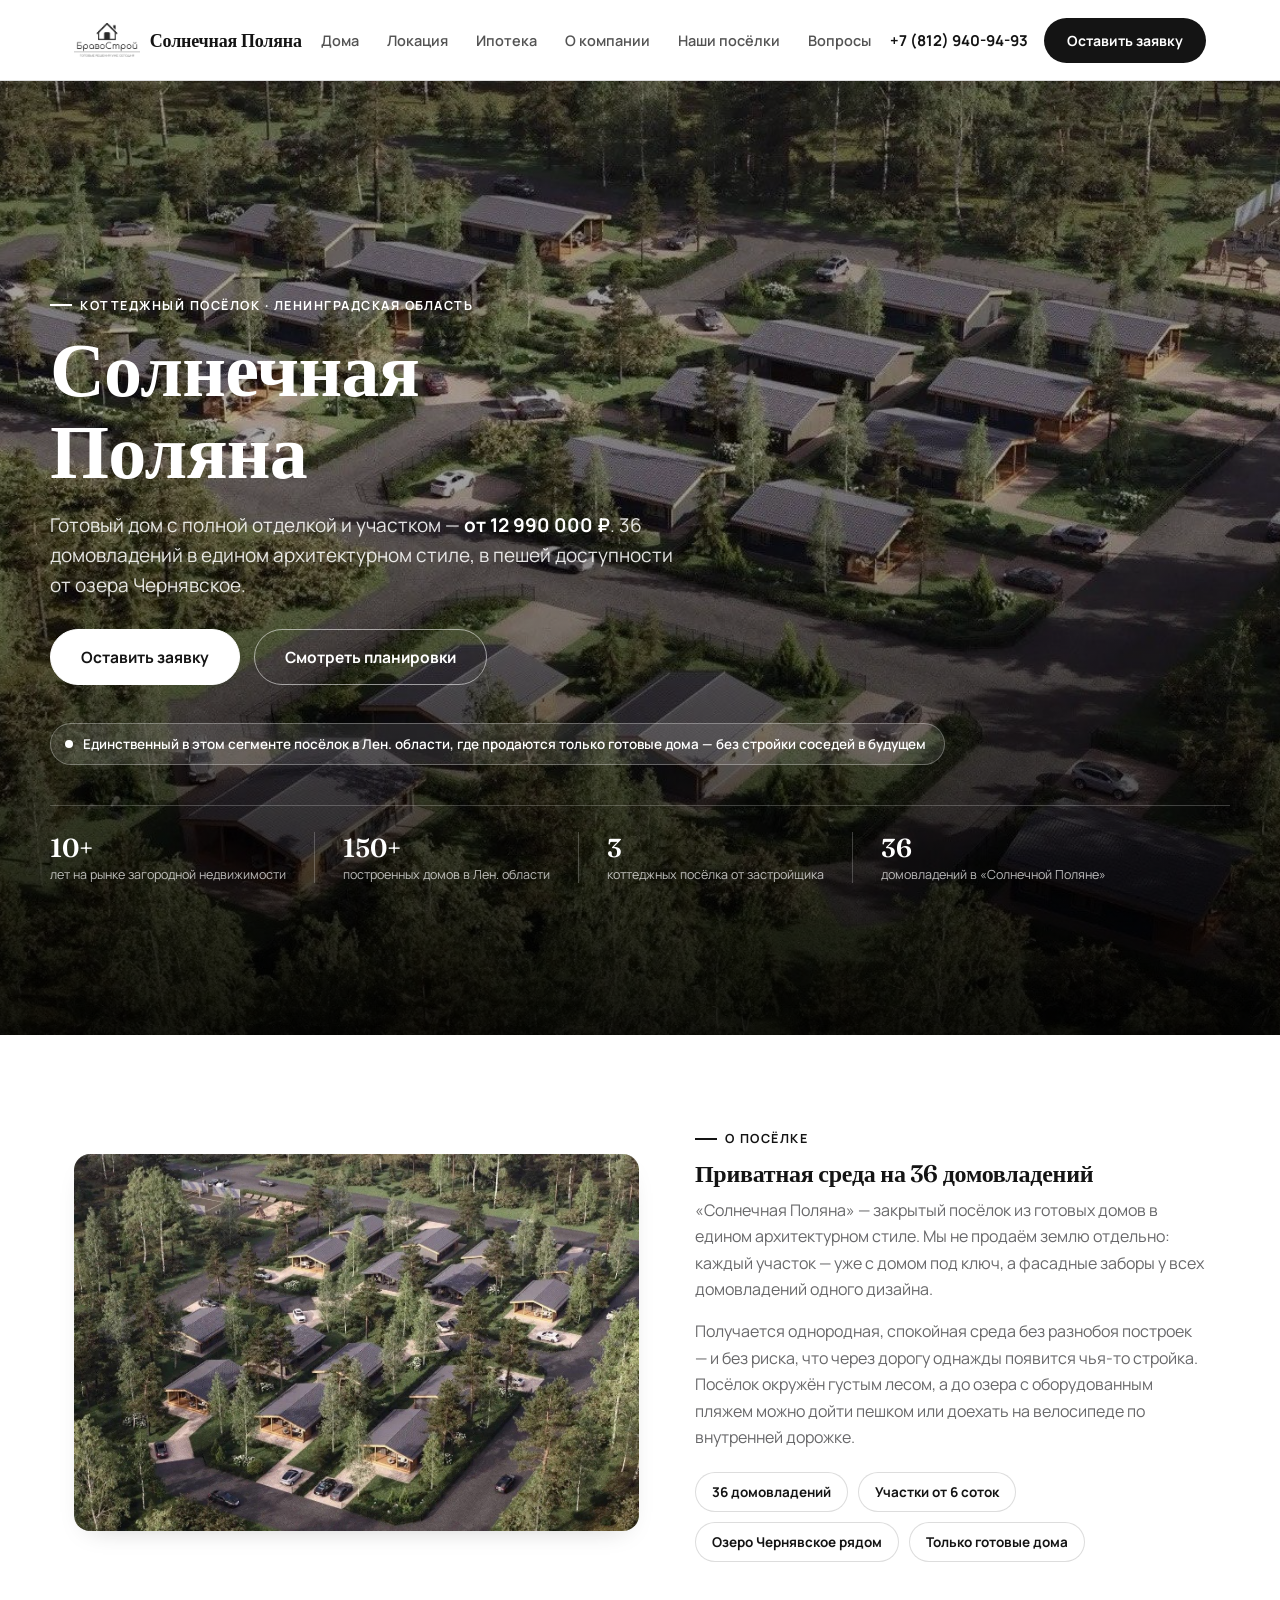
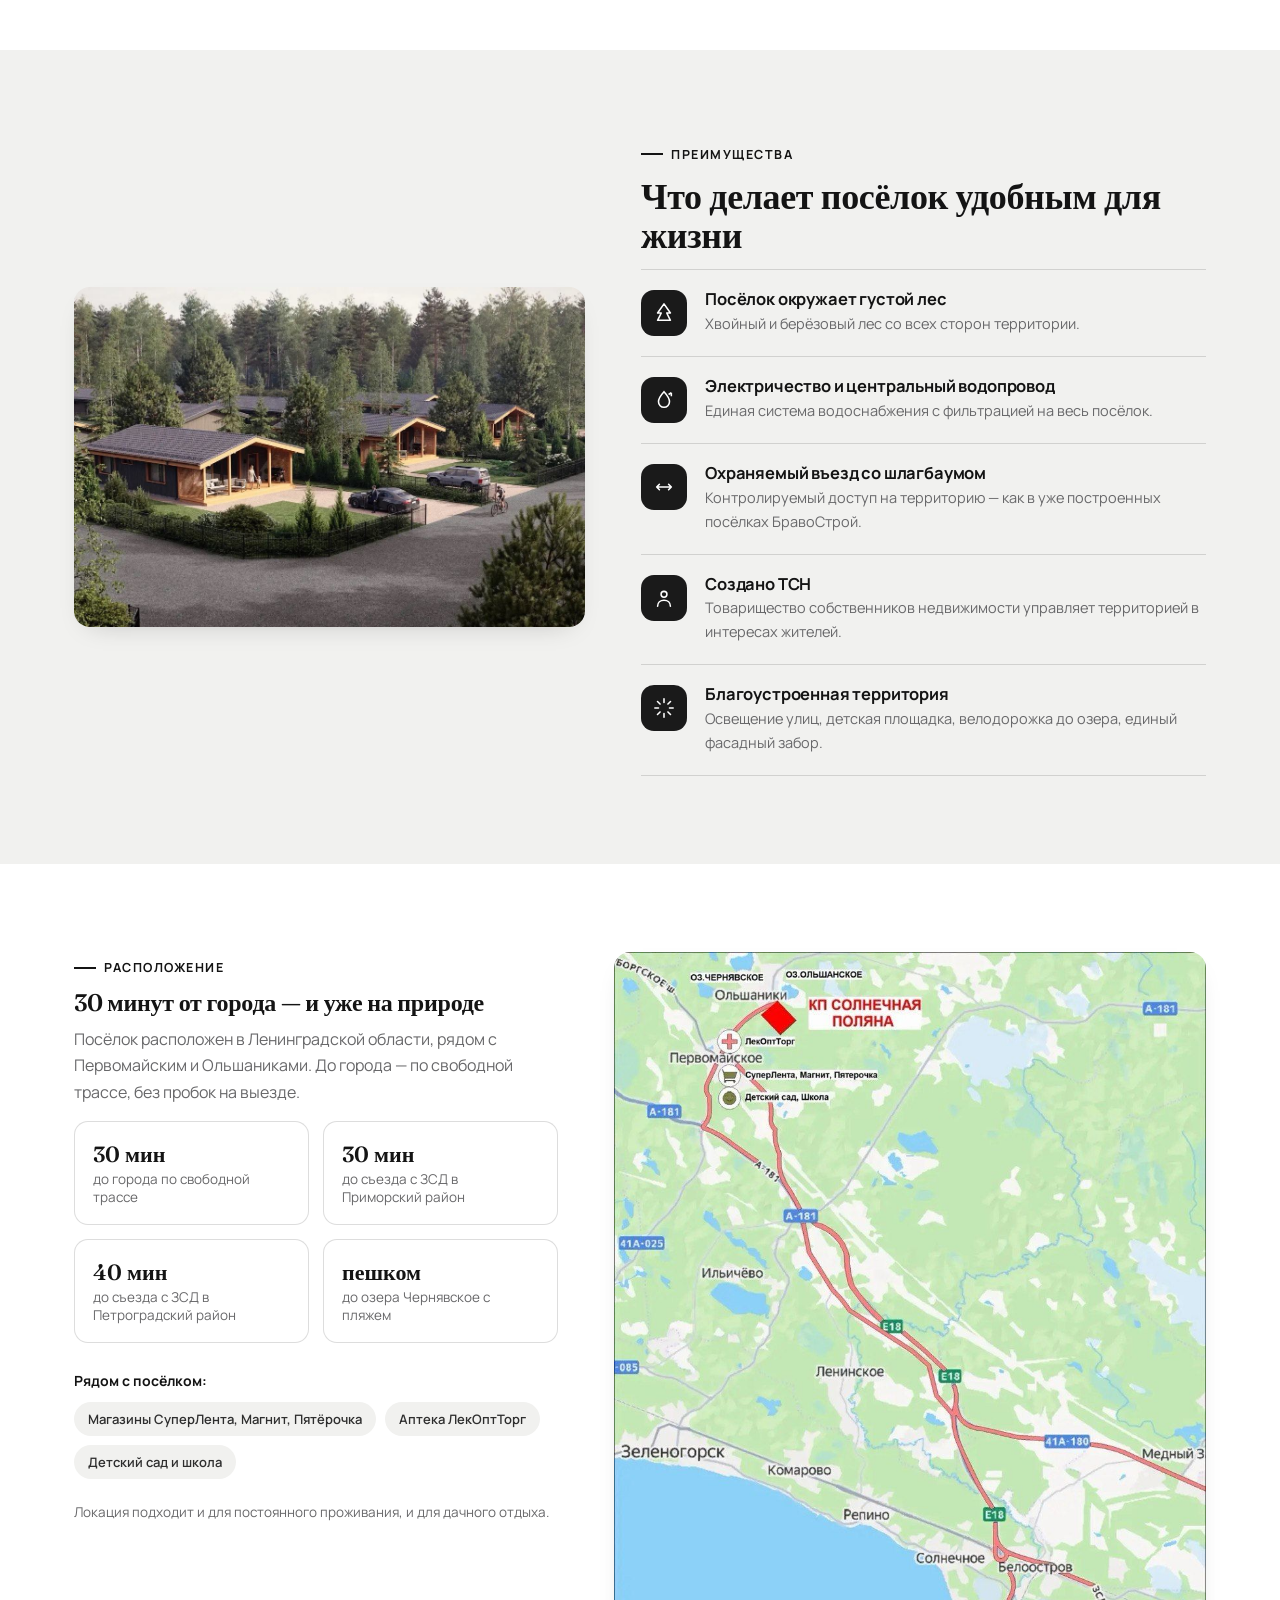
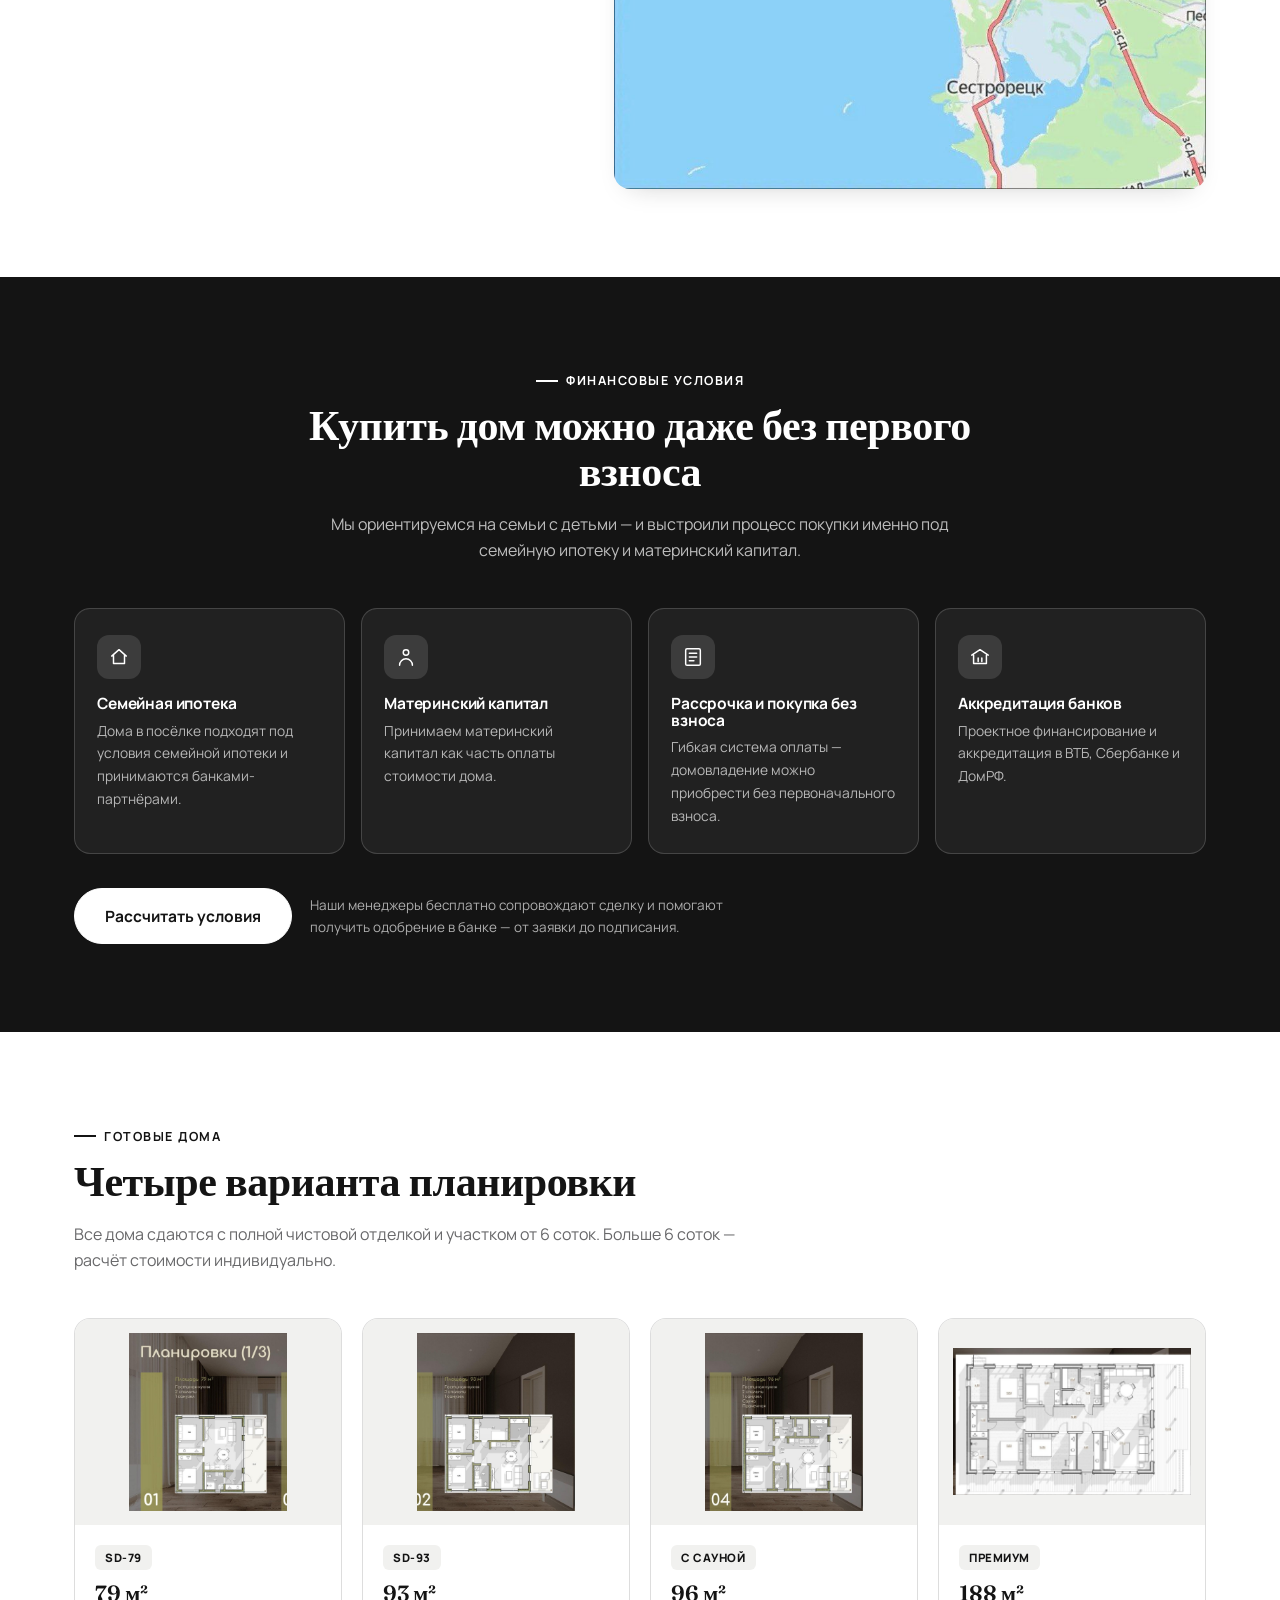
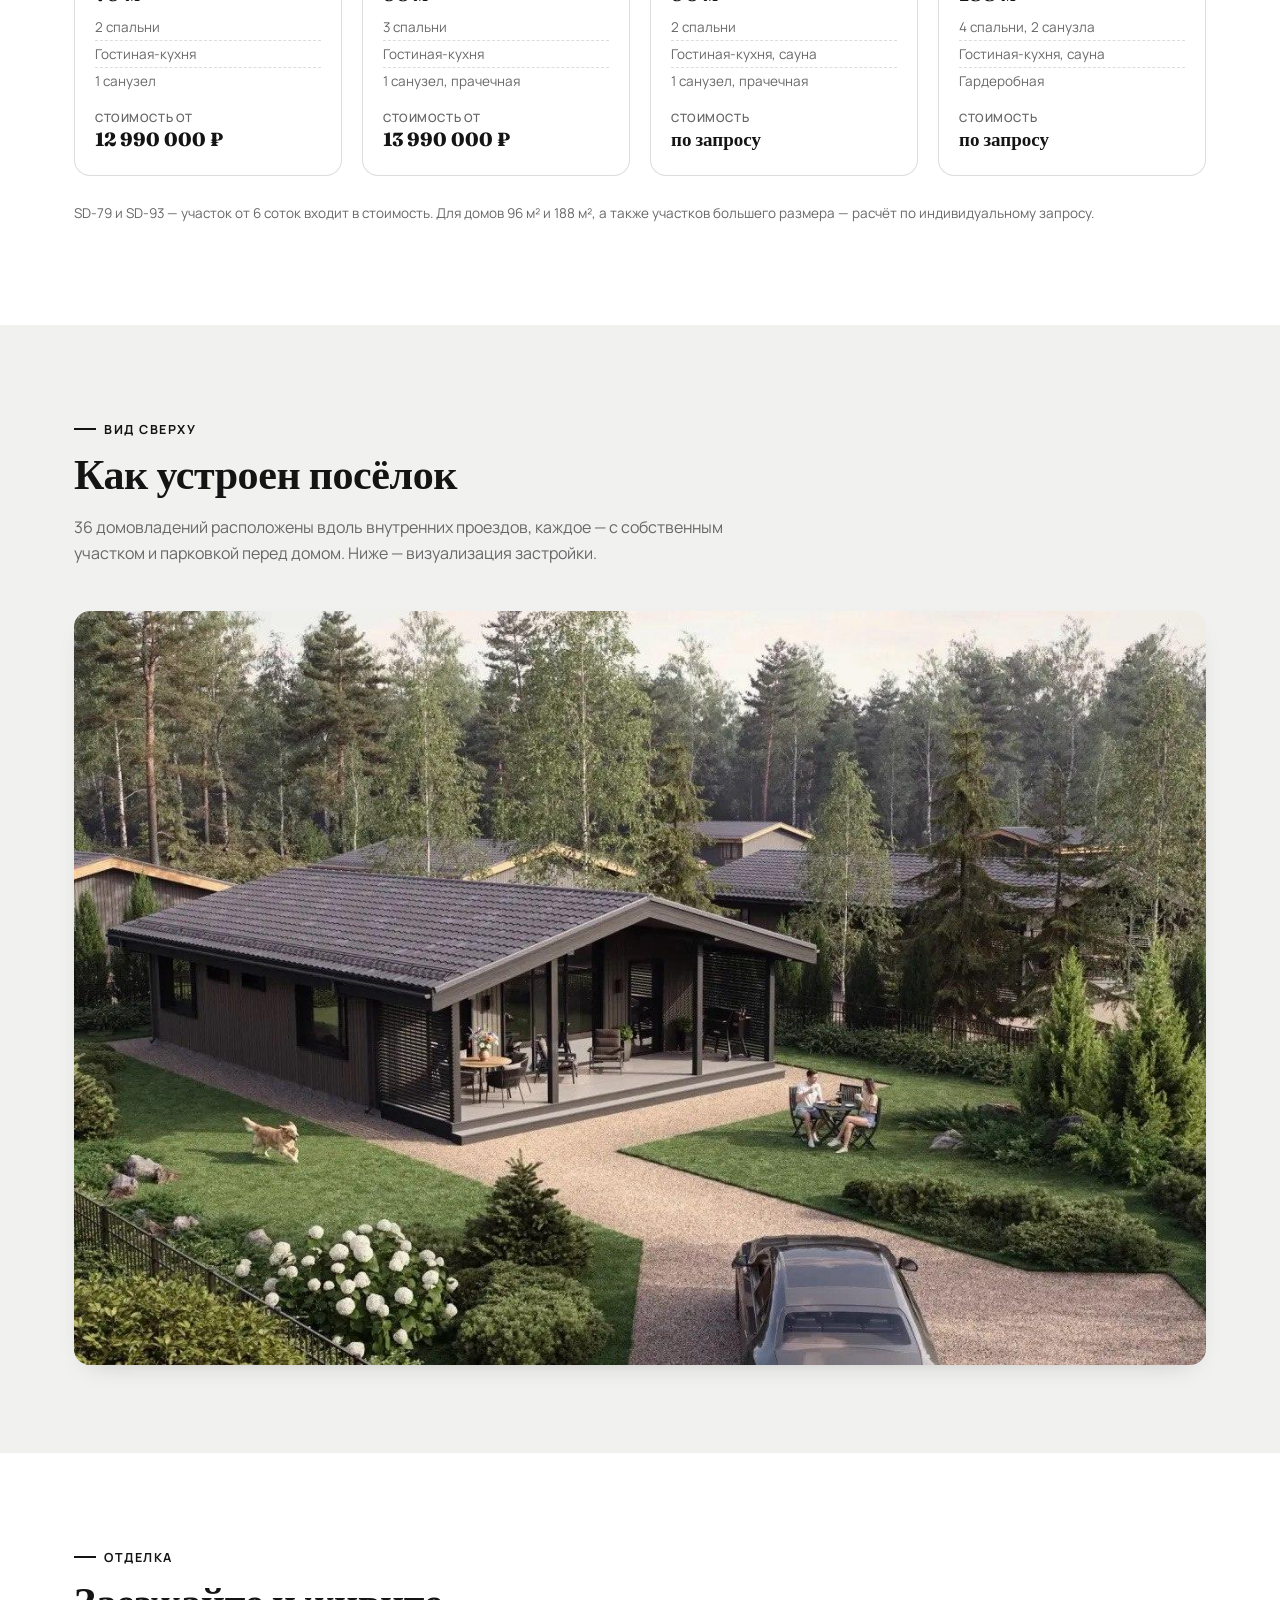
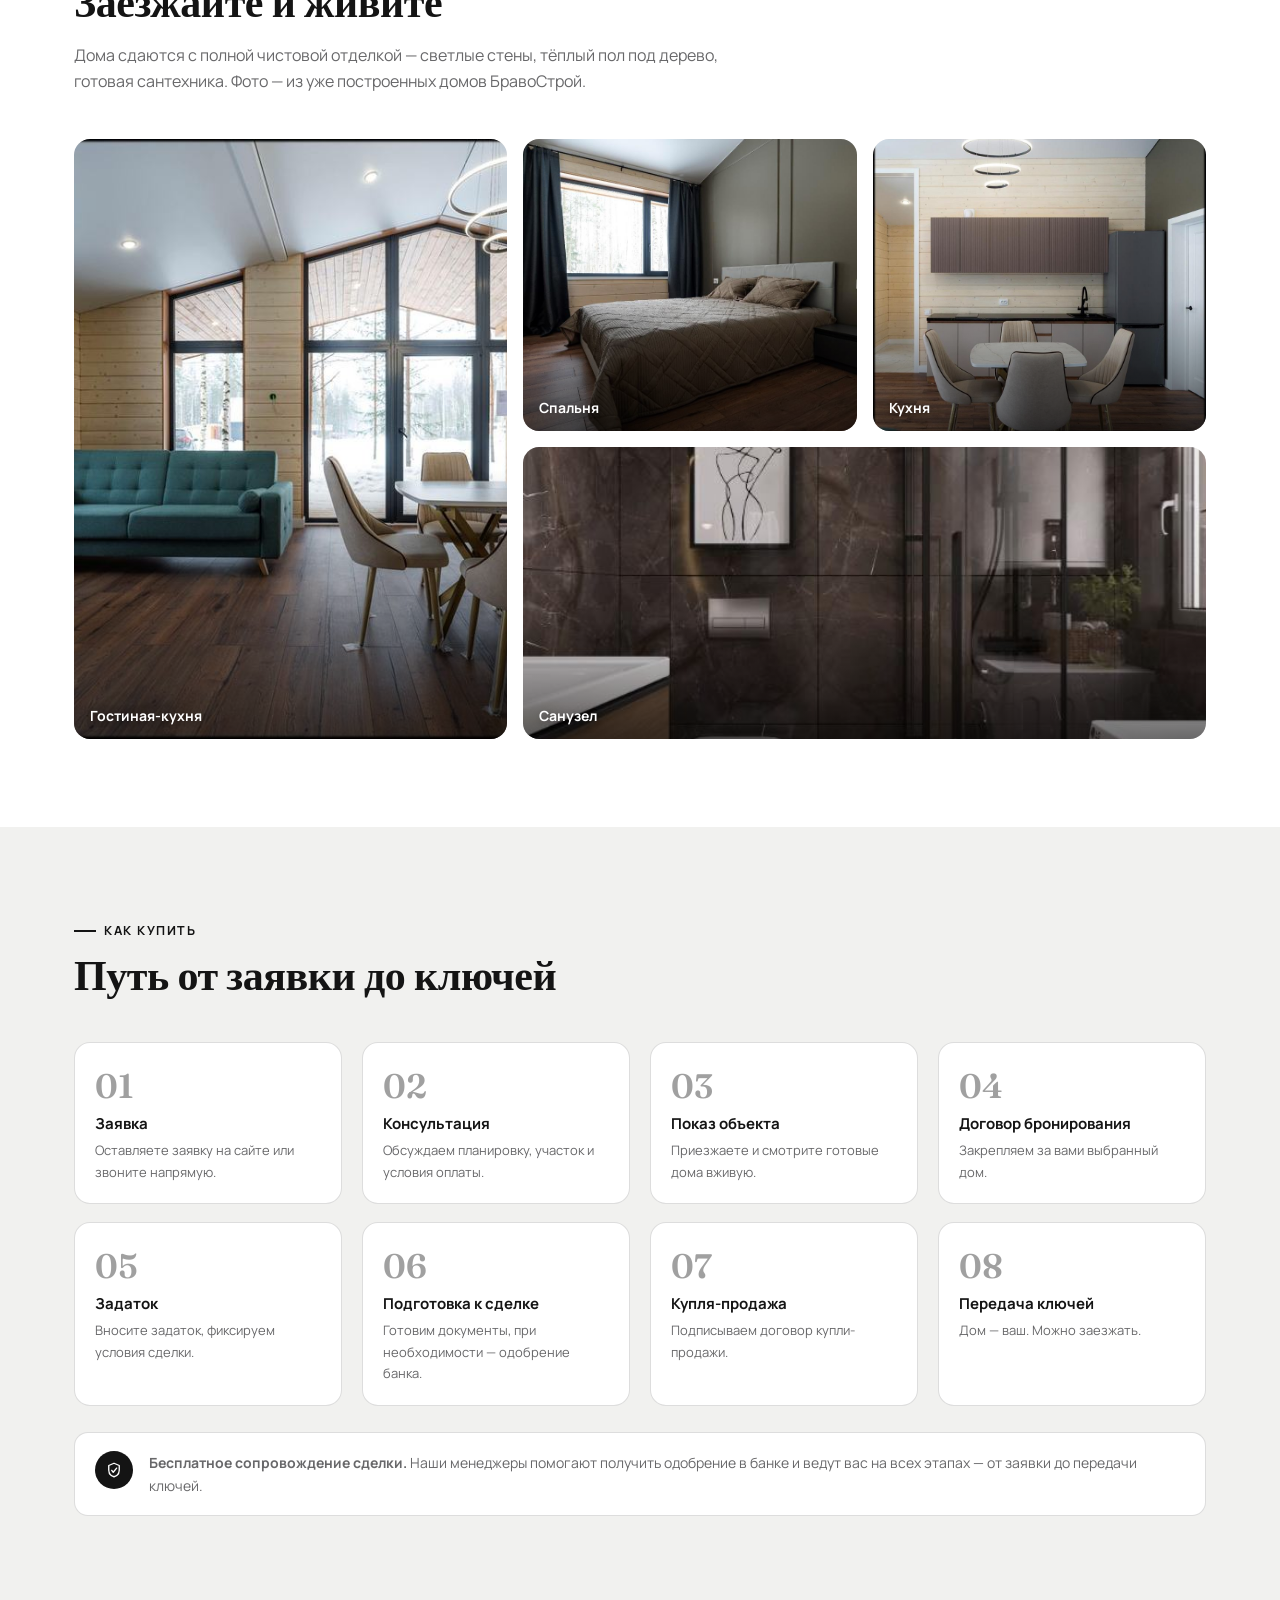
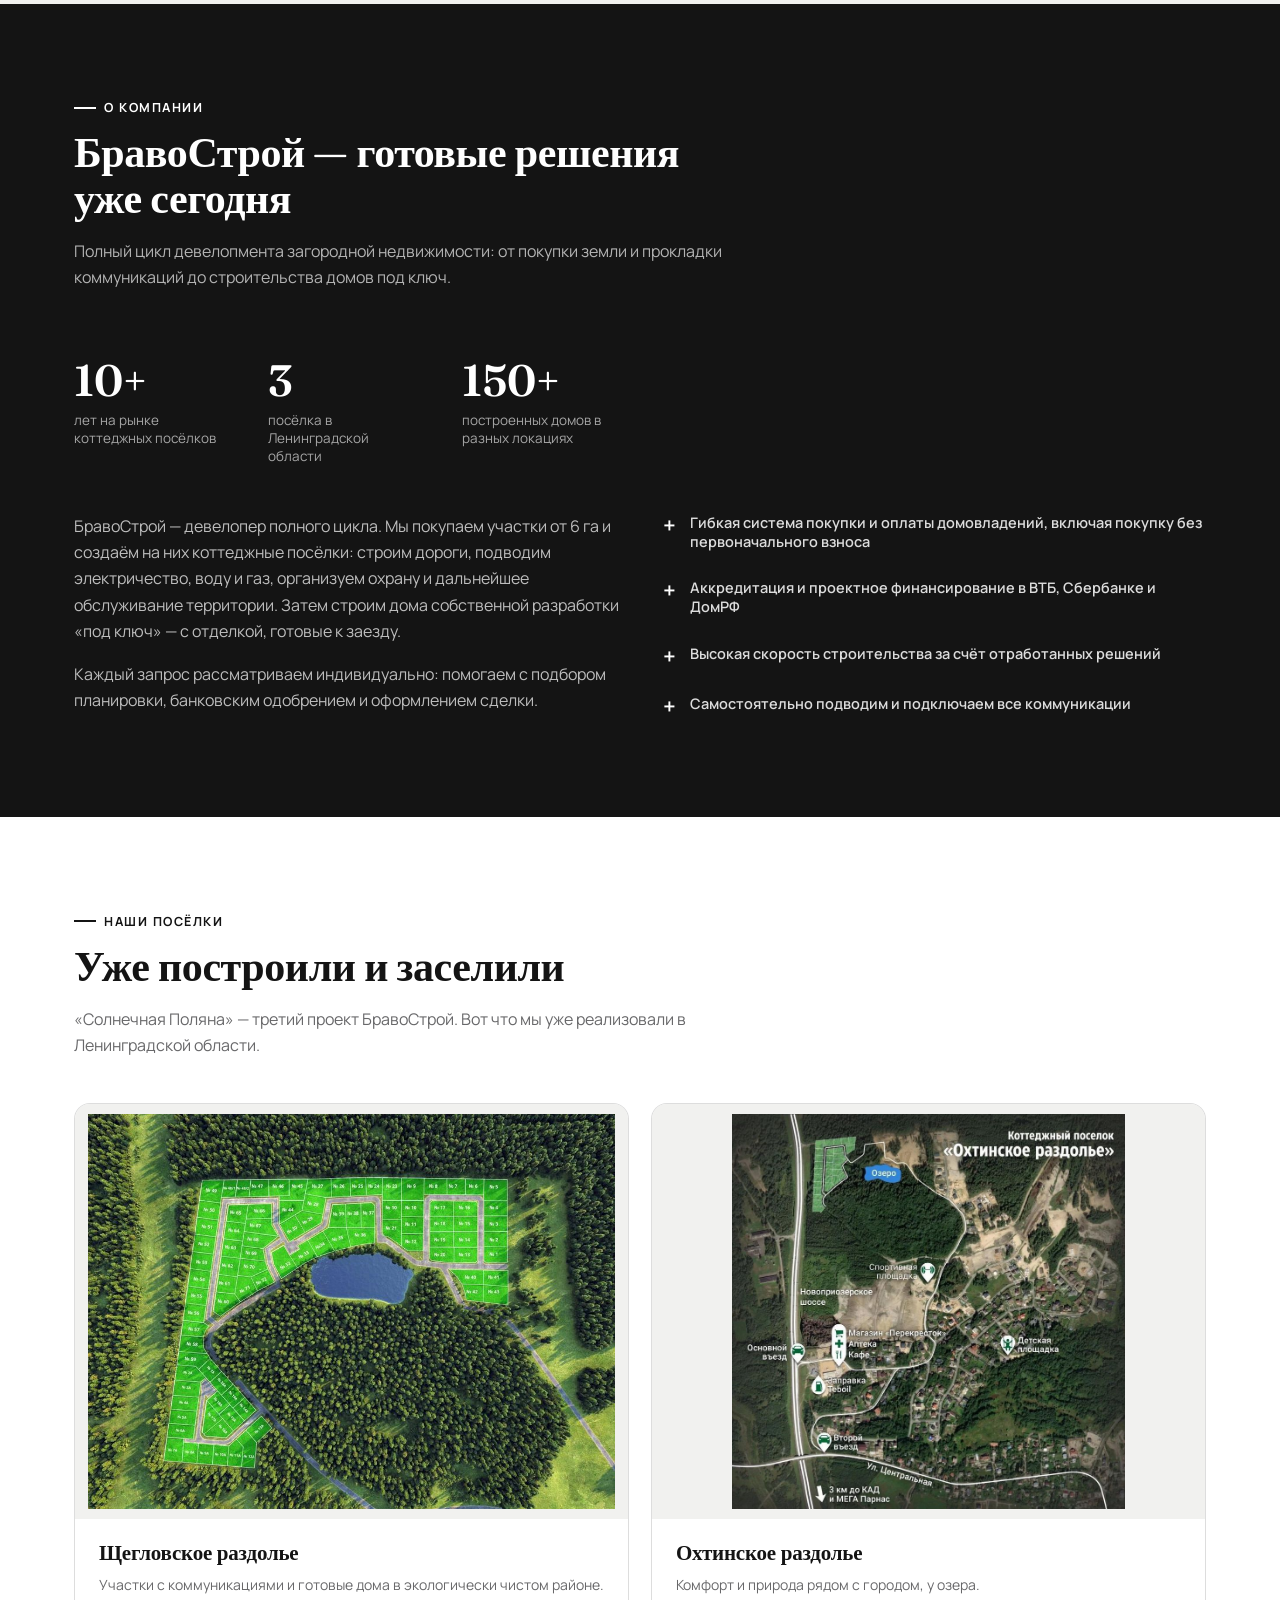
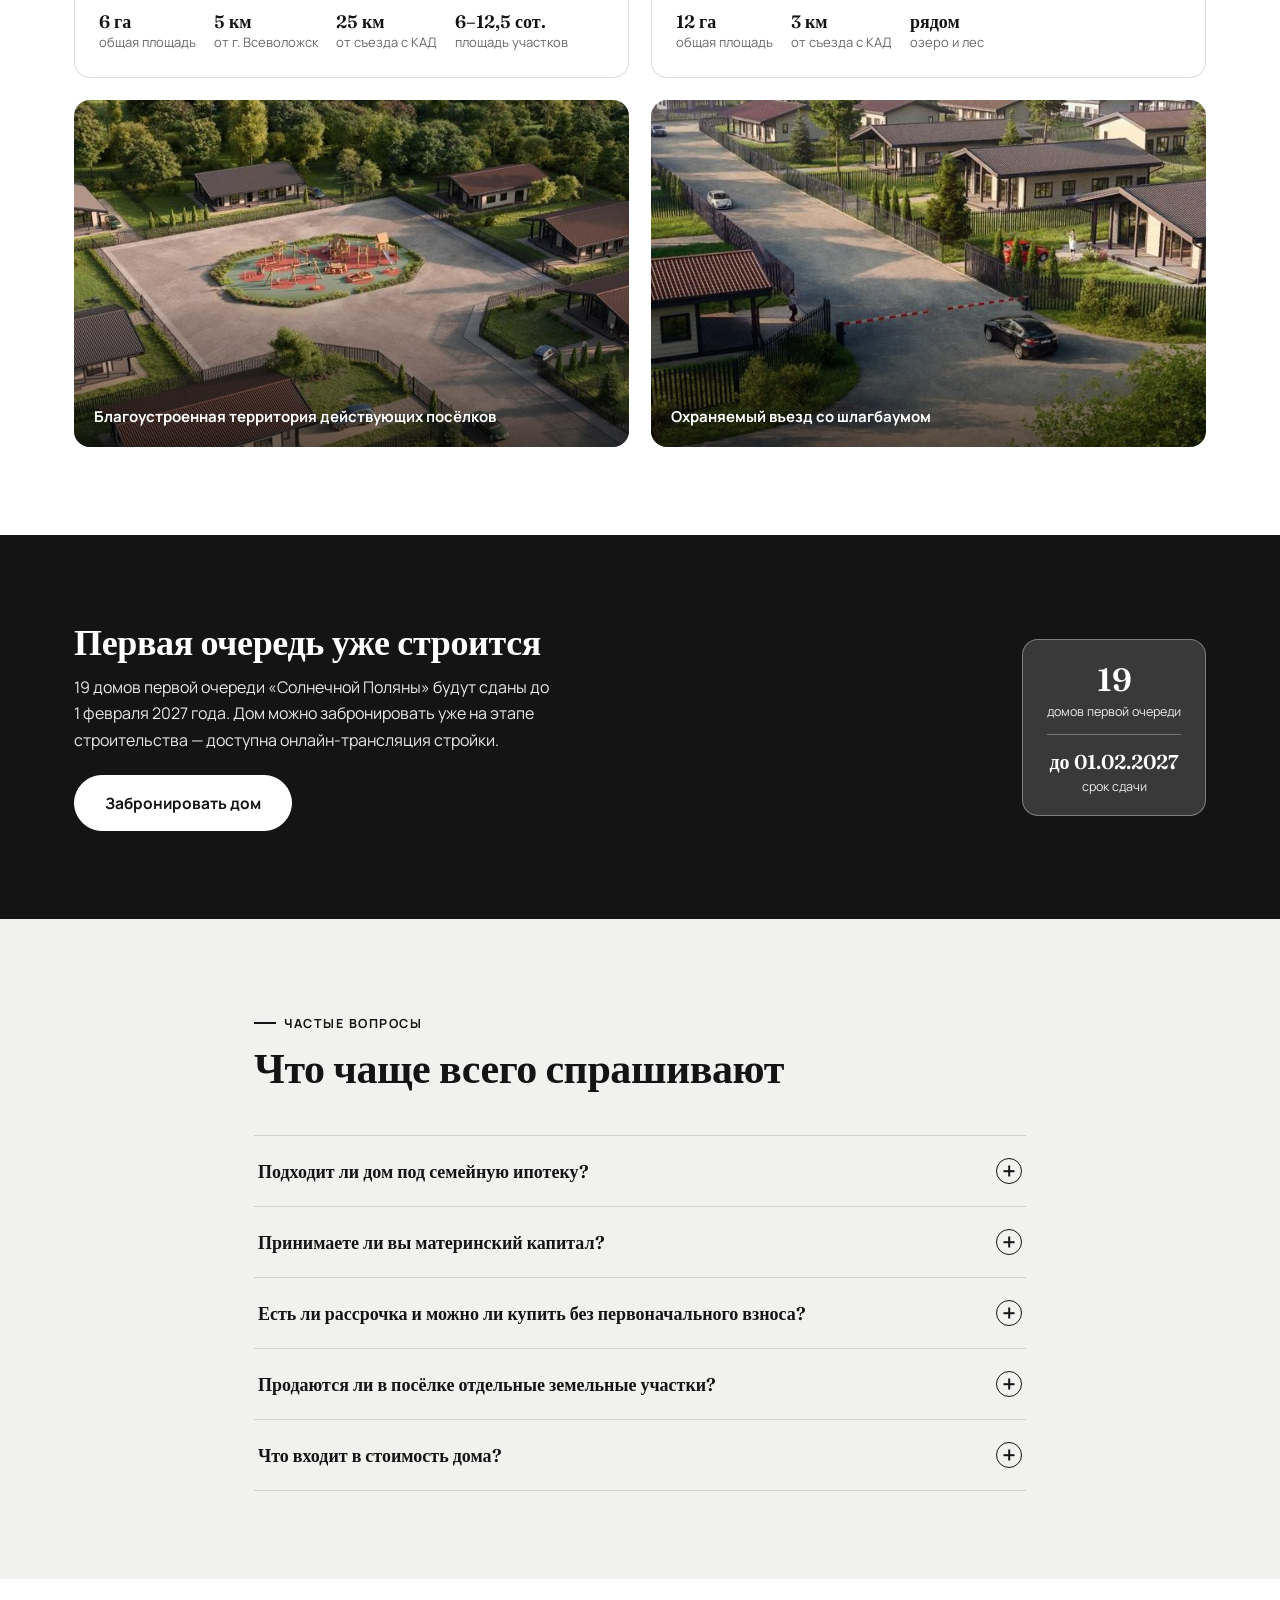
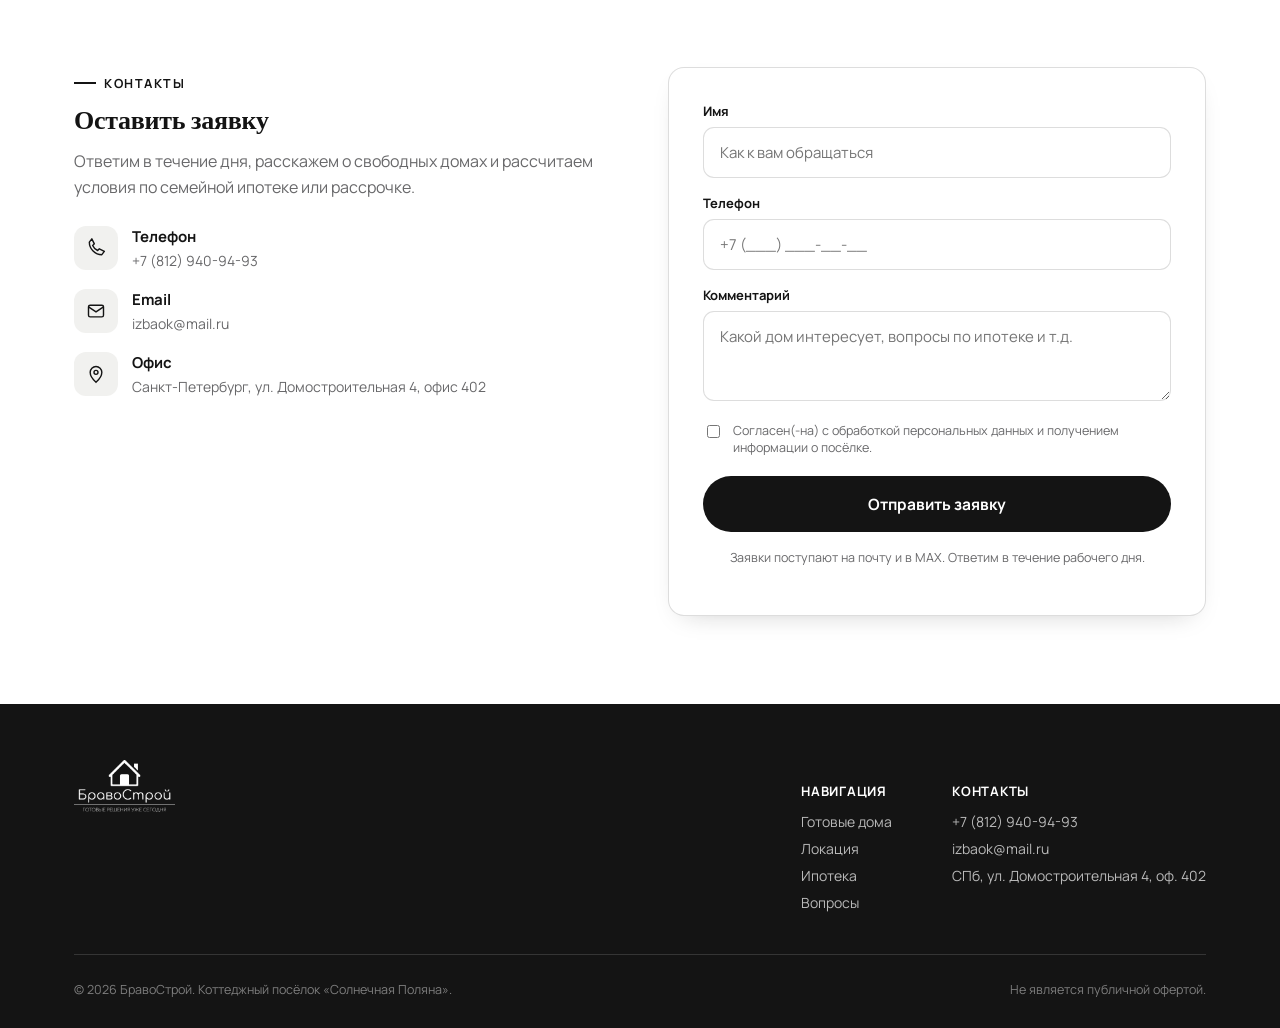
==== index.html @ 7c0390e3 "Add files via upload" ====
<!DOCTYPE html>
<html lang="ru">
<head>
<meta charset="UTF-8">
<meta name="viewport" content="width=device-width, initial-scale=1, viewport-fit=cover">
<title>Коттеджный посёлок «Солнечная Поляна» — готовые дома от 12,99 млн ₽</title>
<link rel="icon" href="data:image/svg+xml,<svg xmlns=%22http://www.w3.org/2000/svg%22 viewBox=%220 0 100 100%22><rect width=%22100%22 height=%22100%22 fill=%22%23141414%22/><path d=%22M50 18 82 46H74V80H26V46H18Z%22 fill=%22%23ffffff%22/></svg>">
<link rel="preconnect" href="https://fonts.googleapis.com">
<link rel="preconnect" href="https://fonts.gstatic.com" crossorigin>
<link href="https://fonts.googleapis.com/css2?family=Fraunces:opsz,wght@9..144,400;9..144,500;9..144,600;9..144,700&family=Manrope:wght@400;500;600;700;800&display=swap" rel="stylesheet">
<style>
  :root{
    --cream:#FFFFFF;
    --cream-deep:#F1F1EF;
    --olive:#1A1A1A;
    --olive-dark:#000000;
    --olive-deeper:#141414;
    --charcoal:#141414;
    --ink:#2E2E2E;
    --ink-soft:#68686A;
    --terracotta:#141414;
    --terracotta-dark:#000000;
    --line:rgba(20,20,20,.14);
    --white:#ffffff;
    --card:#ffffff;
    --shadow: 0 10px 26px -16px rgba(20,20,20,.28);
    --radius: 16px;
    --header-bg: rgba(255,255,255,.96);
    font-family:"Manrope",system-ui,-apple-system,"Segoe UI",Arial,sans-serif;
  }
  @media (prefers-color-scheme: dark){
    :root:not([data-theme="light"]){
      --cream:#141414;
      --cream-deep:#1D1D1D;
      --charcoal:#F5F5F4;
      --ink:#E4E4E2;
      --ink-soft:#A9A9A6;
      --card:#1F1F1F;
      --line:rgba(245,245,244,.16);
      --shadow: 0 10px 26px -16px rgba(0,0,0,.6);
      --header-bg: rgba(20,20,20,.96);
    }
  }
  :root[data-theme="dark"]{
    --cream:#141414;
    --cream-deep:#1D1D1D;
    --charcoal:#F5F5F4;
    --ink:#E4E4E2;
    --ink-soft:#A9A9A6;
    --card:#1F1F1F;
    --line:rgba(245,245,244,.16);
    --shadow: 0 10px 26px -16px rgba(0,0,0,.6);
    --header-bg: rgba(20,20,20,.96);
  }
  *{box-sizing:border-box;}
  html{scroll-behavior:smooth; scroll-padding-top: calc(84px + env(safe-area-inset-top,0px));}
  body{
    margin:0; background:var(--cream); color:var(--ink);
    padding-top:env(safe-area-inset-top,0px);
    padding-bottom:env(safe-area-inset-bottom,0px);
    -webkit-font-smoothing:antialiased;
    overflow-x:hidden;
  }
  img{max-width:100%; display:block;}
  a{color:inherit;}
  h1,h2,h3,h4{font-family:"Fraunces",Georgia,"Times New Roman",serif; color:var(--charcoal); margin:0 0 .4em; line-height:1.08; font-weight:600; letter-spacing:-.01em;}
  p{margin:0 0 1em; color:var(--ink-soft); line-height:1.65;}
  .wrap{max-width:1180px; margin:0 auto; padding:0 24px;}
  .eyebrow{
    display:inline-flex; align-items:center; gap:8px;
    font-size:12.5px; font-weight:700; letter-spacing:.12em; text-transform:uppercase;
    color:var(--charcoal); margin-bottom:14px;
  }
  .eyebrow::before{content:""; width:22px; height:2px; background:var(--charcoal); display:inline-block;}
  section{padding:88px 0;}
  @media (max-width:720px){ section{padding:56px 0;} }
  .btn{
    display:inline-flex; align-items:center; justify-content:center; gap:8px;
    padding:16px 30px; border-radius:100px; font-weight:700; font-size:15.5px;
    text-decoration:none; border:1.5px solid transparent; cursor:pointer;
    transition:transform .18s ease, box-shadow .18s ease, background .18s ease, color .18s ease;
    font-family:"Manrope",sans-serif;
  }
  .btn-primary{ background:var(--charcoal); color:var(--cream); }
  .btn-primary:hover{ opacity:.85; }
  .btn-ghost{ background:transparent; border-color:rgba(255,255,255,.55); color:#fff; }
  .btn-ghost:hover{ background:rgba(255,255,255,.12); }
  .btn-outline{ background:transparent; border-color:var(--charcoal); color:var(--charcoal); }
  .btn-outline:hover{ background:var(--charcoal); color:var(--cream); }
  .btn-dark{ background:#fff; color:#141414; border-color:#fff; }
  .btn-dark:hover{ background:transparent; color:#fff; }
  .btn-block{width:100%;}

  /* HEADER */
  header.site{
    position:sticky; top:0; z-index:60;
    background:var(--header-bg);
    border-bottom:1px solid var(--line);
    padding-top:env(safe-area-inset-top,0px);
  }
  .nav-row{ display:flex; align-items:center; justify-content:space-between; gap:18px; height:80px; }
  .brand{ display:flex; align-items:center; gap:10px; text-decoration:none; }
  .brand img{ height:34px; width:auto; }
  @media (prefers-color-scheme: dark){
    :root:not([data-theme="light"]) .brand img{ filter:brightness(0) invert(1); }
  }
  :root[data-theme="dark"] .brand img{ filter:brightness(0) invert(1); }
  .brand-name{font-family:"Fraunces",serif; font-weight:600; font-size:18px; color:var(--charcoal); letter-spacing:-.01em;}
  nav.main-nav{ display:flex; gap:28px; align-items:center; }
  nav.main-nav a{ text-decoration:none; color:var(--ink); font-weight:600; font-size:14.5px; opacity:.82; transition:opacity .15s; white-space:nowrap;}
  nav.main-nav a:hover{opacity:1;}
  .header-actions{display:flex; align-items:center; gap:16px;}
  .phone-link{font-weight:700; color:var(--charcoal); text-decoration:none; font-size:15px; white-space:nowrap;}
  .burger{ display:none; width:44px; height:44px; border-radius:50%; border:1.5px solid var(--line); background:transparent; cursor:pointer; align-items:center; justify-content:center; flex-direction:column; gap:5px;}
  .burger span{width:19px; height:2px; background:var(--charcoal); display:block; transition:.2s;}
  @media (max-width:980px){
    nav.main-nav{display:none;}
    .header-actions .phone-link{display:none;}
    .burger{display:flex;}
  }
  .mobile-menu{
    display:none; position:fixed; inset:0; z-index:80; background:var(--cream);
    padding:24px; padding-top:calc(24px + env(safe-area-inset-top,0px));
    padding-bottom:calc(24px + env(safe-area-inset-bottom,0px));
  }
  .mobile-menu.open{display:block;}
  .mobile-menu .mtop{display:flex; justify-content:space-between; align-items:center; margin-bottom:36px;}
  .mobile-menu a.mlink{display:block; font-family:"Fraunces",serif; font-size:26px; padding:14px 0; border-bottom:1px solid var(--line); text-decoration:none; color:var(--charcoal);}
  .close-x{width:44px;height:44px;border-radius:50%;border:1.5px solid var(--line);background:none;font-size:20px;cursor:pointer;color:var(--charcoal);}

  /* HERO */
  .hero{
    position:relative; min-height:min(92vh, 900px); display:flex; align-items:flex-end;
    color:#fff; overflow:hidden;
  }
  .hero img.bg{position:absolute; inset:0; width:100%; height:100%; object-fit:cover; z-index:0;}
  .hero::after{
    content:""; position:absolute; inset:0;
    background:linear-gradient(180deg, rgba(0,0,0,.4) 0%, rgba(0,0,0,.3) 35%, rgba(0,0,0,.88) 100%);
    z-index:1;
  }
  .hero-inner{position:relative; z-index:2; width:100%; padding:120px 0 64px;}
  .hero .eyebrow{color:#fff;}
  .hero .eyebrow::before{background:#fff;}
  .hero h1{ color:#fff; font-size:clamp(40px, 7vw, 76px); margin-bottom:18px; }
  .hero-sub{ font-size:clamp(16px,2vw,19px); color:rgba(255,255,255,.88); max-width:640px; margin-bottom:28px; line-height:1.6;}
  .hero-sub b{color:#fff;}
  .hero-ctas{display:flex; gap:14px; flex-wrap:wrap; margin-bottom:38px;}
  .hero-usp{
    display:inline-flex; align-items:center; gap:10px; background:rgba(255,255,255,.1);
    border:1px solid rgba(255,255,255,.3); padding:11px 18px 11px 14px; border-radius:100px;
    font-size:13.5px; font-weight:600; color:#fff; margin-bottom:40px; max-width:100%;
  }
  .hero-usp .dot{width:8px;height:8px;border-radius:50%;background:#fff; flex:none;}
  .hero-stats{ display:flex; gap:0; flex-wrap:wrap; border-top:1px solid rgba(255,255,255,.22); padding-top:26px; }
  .hero-stats .stat{ padding:0 28px 0 0; margin-right:28px; border-right:1px solid rgba(255,255,255,.22); }
  .hero-stats .stat:last-child{border-right:none;}
  .hero-stats .num{font-family:"Fraunces",serif; font-size:26px; font-weight:600; color:#fff;}
  .hero-stats .lbl{font-size:12.5px; color:rgba(255,255,255,.72); margin-top:2px;}
  @media (max-width:640px){
    .hero-stats{gap:14px 0;}
    .hero-stats .stat{padding-right:16px; margin-right:16px;}
  }

  /* Section headers */
  .sec-head{max-width:680px; margin-bottom:44px;}
  .sec-head.center{margin-left:auto; margin-right:auto; text-align:center;}
  .sec-head h2{font-size:clamp(28px,4vw,42px);}

  /* ABOUT */
  #about{background:var(--cream);}
  .about-grid{display:grid; grid-template-columns:1.05fr .95fr; gap:56px; align-items:center;}
  @media (max-width:900px){ .about-grid{grid-template-columns:1fr; gap:32px;} }
  .about-grid img{border-radius:var(--radius); box-shadow:var(--shadow); width:100%; height:auto;}
  .chip-row{display:flex; flex-wrap:wrap; gap:10px; margin-top:22px;}
  .chip{
    background:var(--card); border:1px solid var(--line); padding:10px 16px; border-radius:100px;
    font-size:13.5px; font-weight:700; color:var(--charcoal);
  }

  /* ADVANTAGES */
  #advantages{background:var(--cream-deep);}
  .adv-grid{display:grid; grid-template-columns:.95fr 1.05fr; gap:56px; align-items:center;}
  @media (max-width:900px){ .adv-grid{grid-template-columns:1fr;} }
  .adv-grid img{border-radius:var(--radius); box-shadow:var(--shadow); width:100%;}
  .adv-list{display:grid; gap:0;}
  .adv-item{ display:flex; gap:18px; padding:20px 0; border-top:1px solid var(--line); }
  .adv-item:last-child{border-bottom:1px solid var(--line);}
  .adv-ico{
    width:46px; height:46px; border-radius:13px; background:var(--olive); flex:none;
    display:flex; align-items:center; justify-content:center; color:#fff;
  }
  .adv-ico svg{width:22px; height:22px; stroke:#fff; fill:none; stroke-width:1.7;}
  .adv-text h4{font-size:16.5px; margin-bottom:4px; font-family:"Manrope",sans-serif; font-weight:700;}
  .adv-text p{margin:0; font-size:14.5px;}

  /* LOCATION */
  #location{background:var(--cream);}
  .loc-grid{display:grid; grid-template-columns:.9fr 1.1fr; gap:56px; align-items:flex-start;}
  @media (max-width:900px){ .loc-grid{grid-template-columns:1fr;} }
  .loc-grid img{border-radius:var(--radius); box-shadow:var(--shadow); width:100%;}
  .loc-facts{display:grid; grid-template-columns:1fr 1fr; gap:14px; margin-bottom:26px;}
  @media (max-width:520px){.loc-facts{grid-template-columns:1fr;}}
  .loc-fact{background:var(--card); border:1px solid var(--line); border-radius:14px; padding:18px 18px;}
  .loc-fact .num{font-family:"Fraunces",serif; font-size:22px; color:var(--charcoal); font-weight:600;}
  .loc-fact .lbl{font-size:13.5px; color:var(--ink-soft); margin-top:2px;}
  .loc-tags{display:flex; flex-wrap:wrap; gap:9px;}
  .loc-tags span{background:var(--cream-deep); border-radius:100px; padding:8px 14px; font-size:13px; font-weight:600; color:var(--ink);}

  /* MORTGAGE */
  #mortgage{background:var(--olive-deeper); color:#fff;}
  #mortgage .eyebrow{color:#fff;}
  #mortgage .eyebrow::before{background:#fff;}
  #mortgage h2{color:#fff;}
  #mortgage .sec-head p{color:rgba(255,255,255,.72);}
  .mort-grid{display:grid; grid-template-columns:repeat(4,1fr); gap:16px;}
  @media (max-width:980px){.mort-grid{grid-template-columns:repeat(2,1fr);}}
  @media (max-width:560px){.mort-grid{grid-template-columns:1fr;}}
  .mort-card{background:rgba(255,255,255,.06); border:1px solid rgba(255,255,255,.16); border-radius:16px; padding:26px 22px;}
  .mort-card .mi{width:44px; height:44px; border-radius:12px; background:rgba(255,255,255,.12); display:flex; align-items:center; justify-content:center; margin-bottom:16px;}
  .mort-card .mi svg{width:22px; height:22px; stroke:#fff; fill:none; stroke-width:1.6;}
  .mort-card h4{color:#fff; font-family:"Manrope",sans-serif; font-size:15.5px; font-weight:700; margin-bottom:8px;}
  .mort-card p{color:rgba(255,255,255,.68); font-size:13.8px; margin:0;}
  .mort-foot{margin-top:34px; display:flex; align-items:center; gap:18px; flex-wrap:wrap;}
  .mort-foot p{color:rgba(255,255,255,.65); margin:0; font-size:13.5px; max-width:420px;}

  /* HOUSES */
  #houses{background:var(--cream);}
  .house-grid{display:grid; grid-template-columns:repeat(4,1fr); gap:20px;}
  @media (max-width:1024px){ .house-grid{grid-template-columns:repeat(2,1fr);} }
  @media (max-width:560px){ .house-grid{grid-template-columns:1fr;} }
  .house-card{background:var(--card); border:1px solid var(--line); border-radius:var(--radius); overflow:hidden; display:flex; flex-direction:column;}
  .house-card .plan-img{aspect-ratio:4/3.1; overflow:hidden; background:var(--cream-deep); padding:14px;}
  .house-card .plan-img img{width:100%; height:100%; object-fit:contain; object-position:center;}
  .house-body{padding:20px 20px 24px;}
  .house-tag{display:inline-block; background:var(--cream-deep); color:var(--charcoal); font-size:11.5px; font-weight:800; letter-spacing:.05em; padding:5px 10px; border-radius:6px; margin-bottom:12px;}
  .house-body h4{font-family:"Fraunces",serif; font-size:22px; margin-bottom:8px; font-weight:600;}
  .house-specs{list-style:none; margin:0 0 16px; padding:0; font-size:13.5px; color:var(--ink-soft);}
  .house-specs li{padding:4px 0; border-top:1px dashed var(--line);}
  .house-specs li:first-child{border-top:none;}
  .house-price{font-size:19px; font-weight:800; color:var(--charcoal); font-family:"Fraunces",serif;}
  .house-price small{display:block; font-family:"Manrope",sans-serif; font-size:11.5px; font-weight:600; color:var(--ink-soft); text-transform:uppercase; letter-spacing:.05em; margin-bottom:2px;}
  .houses-foot{margin-top:26px; font-size:13.5px; color:var(--ink-soft);}

  /* GENPLAN */
  #genplan{background:var(--cream-deep);}
  .genplan-img-wrap{border-radius:var(--radius); overflow:hidden; box-shadow:var(--shadow);}
  .genplan-img-wrap img{width:100%;}
  .genplan-legend{display:flex; gap:22px; flex-wrap:wrap; margin-top:22px;}
  .genplan-legend div{display:flex; align-items:center; gap:9px; font-size:13.5px; color:var(--ink-soft); font-weight:600;}
  .genplan-legend i{width:13px;height:13px;border-radius:4px; display:inline-block;}

  /* INTERIORS */
  #interiors{background:var(--cream);}
  .int-grid{display:grid; grid-template-columns:1.3fr 1fr 1fr; grid-template-rows:1fr 1fr; gap:16px; height:600px;}
  .int-grid a{border-radius:16px; overflow:hidden; position:relative; display:block;}
  .int-grid img{width:100%; height:100%; object-fit:cover; transition:transform .5s ease;}
  .int-grid a:hover img{transform:scale(1.05);}
  .int-grid .cap{position:absolute; left:16px; bottom:14px; color:#fff; font-weight:700; font-size:14px; text-shadow:0 2px 10px rgba(0,0,0,.5); z-index:2;}
  .int-grid a::after{content:""; position:absolute; inset:0; background:linear-gradient(180deg, rgba(0,0,0,0) 55%, rgba(0,0,0,.55) 100%); z-index:1;}
  .int-grid .b1{grid-row:1/3; grid-column:1/2;}
  .int-grid .b2{grid-row:1/2; grid-column:2/3;}
  .int-grid .b3{grid-row:1/2; grid-column:3/4;}
  .int-grid .b4{grid-row:2/3; grid-column:2/4;}
  @media (max-width:820px){
    .int-grid{grid-template-columns:1fr 1fr; grid-template-rows:repeat(3,220px); height:auto;}
    .int-grid .b1{grid-row:1/2; grid-column:1/3;}
    .int-grid .b2{grid-row:2/3; grid-column:1/2;}
    .int-grid .b3{grid-row:2/3; grid-column:2/3;}
    .int-grid .b4{grid-row:3/4; grid-column:1/3;}
  }

  /* PROCESS */
  #process{background:var(--cream-deep);}
  .steps{display:grid; grid-template-columns:repeat(4,1fr); gap:18px 20px; counter-reset:step;}
  @media (max-width:900px){.steps{grid-template-columns:repeat(2,1fr);}}
  @media (max-width:520px){.steps{grid-template-columns:1fr;}}
  .step{position:relative; padding:26px 20px 20px; background:var(--card); border:1px solid var(--line); border-radius:16px;}
  .step .sn{font-family:"Fraunces",serif; font-size:34px; color:var(--charcoal); font-weight:600; opacity:.4; line-height:1;}
  .step h5{font-family:"Manrope",sans-serif; font-weight:700; font-size:15px; margin:10px 0 6px; color:var(--charcoal);}
  .step p{font-size:13px; margin:0; color:var(--ink-soft);}
  .process-note{margin-top:26px; display:flex; gap:16px; align-items:flex-start; background:var(--card); border:1px solid var(--line); border-radius:14px; padding:18px 20px;}
  .process-note .ni{width:38px; height:38px; border-radius:50%; background:var(--olive-deeper); display:flex; align-items:center; justify-content:center; flex:none;}
  .process-note .ni svg{width:18px; height:18px; stroke:#fff; fill:none; stroke-width:1.8;}
  .process-note p{margin:0; font-size:14px;}

  /* COMPANY */
  #company{background:var(--olive-deeper); color:#fff;}
  #company .eyebrow{color:#fff;}
  #company .eyebrow::before{background:#fff;}
  .company-top{display:grid; grid-template-columns:1fr auto; gap:24px; align-items:flex-end; margin-bottom:46px;}
  @media (max-width:720px){.company-top{grid-template-columns:1fr;}}
  #company h2{color:#fff; max-width:640px;}
  #company .sec-head p{color:rgba(255,255,255,.68);}
  .company-stats{display:flex; gap:44px; flex-wrap:wrap;}
  .company-stats .num{font-family:"Fraunces",serif; font-size:44px; color:#fff; font-weight:600;}
  .company-stats .lbl{font-size:13.5px; color:rgba(255,255,255,.62); margin-top:4px; max-width:150px;}
  .company-cols{display:grid; grid-template-columns:1fr 1fr; gap:40px;}
  @media (max-width:820px){.company-cols{grid-template-columns:1fr;}}
  .company-cols p{color:rgba(255,255,255,.72);}
  .mini-adv{display:grid; gap:16px;}
  .mini-adv div{display:flex; gap:12px; align-items:flex-start; font-size:14.5px; color:rgba(255,255,255,.85); font-weight:600;}
  .mini-adv .mk{color:#fff; font-family:"Fraunces",serif; font-size:18px; line-height:1.3;}

  /* PORTFOLIO */
  #portfolio{background:var(--cream);}
  .port-grid{display:grid; grid-template-columns:1fr 1fr; gap:22px; margin-bottom:22px;}
  @media (max-width:820px){.port-grid{grid-template-columns:1fr;}}
  .port-card{background:var(--card); border:1px solid var(--line); border-radius:var(--radius); overflow:hidden;}
  .port-card .pimg{aspect-ratio:4/3; overflow:hidden; background:var(--cream-deep); padding:10px;}
  .port-card .pimg img{width:100%; height:100%; object-fit:contain; object-position:center;}
  .port-body{padding:22px 24px 26px;}
  .port-body h4{font-family:"Fraunces",serif; font-size:21px; margin-bottom:10px;}
  .port-facts{display:flex; gap:18px; flex-wrap:wrap; margin-top:14px;}
  .port-facts div{font-size:13px; color:var(--ink-soft);}
  .port-facts b{display:block; font-family:"Fraunces",serif; color:var(--charcoal); font-size:18px; font-weight:600;}
  .life-row{display:grid; grid-template-columns:1fr 1fr; gap:22px;}
  @media (max-width:720px){.life-row{grid-template-columns:1fr;}}
  .life-card{position:relative; border-radius:var(--radius); overflow:hidden; aspect-ratio:16/10;}
  .life-card img{width:100%; height:100%; object-fit:cover;}
  .life-card .cap{position:absolute; left:0; right:0; bottom:0; padding:20px; color:#fff; z-index:2; font-weight:700; font-size:15px;}
  .life-card::after{content:""; position:absolute; inset:0; background:linear-gradient(180deg, rgba(0,0,0,0) 50%, rgba(0,0,0,.6) 100%);}

  /* BOOKING BANNER */
  #booking{
    background:var(--olive-deeper);
    color:#fff;
  }
  .booking-inner{display:flex; justify-content:space-between; align-items:center; gap:32px; flex-wrap:wrap;}
  #booking h2{color:#fff; font-size:clamp(26px,3.6vw,36px); max-width:520px; margin-bottom:12px;}
  #booking p{color:rgba(255,255,255,.9); max-width:480px; margin-bottom:0;}
  .booking-badge{background:rgba(255,255,255,.16); border:1px solid rgba(255,255,255,.35); border-radius:16px; padding:20px 24px; text-align:center; min-width:180px;}
  .booking-badge .num{font-family:"Fraunces",serif; font-size:32px; font-weight:600; display:block;}
  .booking-badge .lbl{font-size:12.5px; margin-top:4px; opacity:.9;}

  /* FAQ */
  #faq{background:var(--cream-deep);}
  .faq-item{border-top:1px solid var(--line);}
  .faq-item:last-child{border-bottom:1px solid var(--line);}
  .faq-q{
    width:100%; text-align:left; background:none; border:none; cursor:pointer;
    padding:22px 4px; display:flex; align-items:center; justify-content:space-between; gap:16px;
    font-family:"Fraunces",serif; font-size:18px; color:var(--charcoal); font-weight:600;
  }
  .faq-q .plus{width:26px; height:26px; border-radius:50%; border:1.5px solid var(--charcoal); position:relative; flex:none;}
  .faq-q .plus::before, .faq-q .plus::after{content:""; position:absolute; background:var(--charcoal); left:50%; top:50%; transform:translate(-50%,-50%);}
  .faq-q .plus::before{width:11px; height:1.6px;}
  .faq-q .plus::after{width:1.6px; height:11px; transition:opacity .2s;}
  .faq-item.open .plus::after{opacity:0;}
  .faq-a{max-height:0; overflow:hidden; transition:max-height .3s ease;}
  .faq-a p{padding:0 4px 22px; margin:0; font-size:14.5px; max-width:640px;}

  /* CONTACT FORM */
  #contact-form{background:var(--cream);}
  .form-wrap{display:grid; grid-template-columns:1fr 1fr; gap:56px; align-items:flex-start;}
  @media (max-width:900px){.form-wrap{grid-template-columns:1fr; gap:30px;}}
  .form-box{background:var(--card); border:1px solid var(--line); border-radius:var(--radius); padding:34px; box-shadow:var(--shadow);}
  .field{margin-bottom:16px;}
  .field label{display:block; font-size:13px; font-weight:700; margin-bottom:7px; color:var(--charcoal);}
  .field input, .field textarea{
    width:100%; padding:14px 16px; border-radius:11px; border:1.5px solid var(--line);
    font-family:"Manrope",sans-serif; font-size:15px; background:var(--cream); color:var(--charcoal);
  }
  .field input:focus, .field textarea:focus{outline:none; border-color:var(--charcoal);}
  .field textarea{resize:vertical; min-height:90px;}
  .consent{display:flex; gap:10px; align-items:flex-start; font-size:12.5px; color:var(--ink-soft); margin-bottom:20px;}
  .consent input{margin-top:3px;}
  .form-note{margin-top:16px; font-size:12.5px; color:var(--ink-soft); text-align:center;}
  .form-msg{display:none; background:#F1F1EF; border:1px solid #cfcfcc; color:#141414; padding:16px 18px; border-radius:12px; font-size:14px; font-weight:600;}
  .contact-side h3{font-size:26px; margin-bottom:14px;}
  .contact-list{display:grid; gap:18px; margin-top:26px;}
  .contact-list .ci{display:flex; gap:14px; align-items:flex-start;}
  .contact-list .cico{width:44px;height:44px;border-radius:12px;background:var(--cream-deep); display:flex; align-items:center; justify-content:center; flex:none;}
  .contact-list .cico svg{width:20px;height:20px; stroke:var(--charcoal); fill:none; stroke-width:1.7;}
  .contact-list .ctxt b{display:block; color:var(--charcoal); font-size:15px; margin-bottom:2px;}
  .contact-list .ctxt span, .contact-list .ctxt a{font-size:14px; color:var(--ink-soft); text-decoration:none;}

  /* FOOTER */
  footer{background:var(--olive-deeper); color:rgba(255,255,255,.75); padding:56px 0 calc(30px + env(safe-area-inset-bottom,0px));}
  .foot-top{display:flex; justify-content:space-between; align-items:flex-start; gap:30px; flex-wrap:wrap; padding-bottom:34px; border-bottom:1px solid rgba(255,255,255,.14); margin-bottom:26px;}
  .foot-brand{display:flex; align-items:center; gap:12px;}
  .foot-brand img{height:52px; filter:brightness(0) invert(1);}
  .foot-cols{display:flex; gap:60px; flex-wrap:wrap;}
  .foot-col h5{color:#fff; font-size:13px; text-transform:uppercase; letter-spacing:.06em; margin-bottom:12px; font-family:"Manrope",sans-serif;}
  .foot-col a, .foot-col span{display:block; color:rgba(255,255,255,.7); text-decoration:none; font-size:14px; margin-bottom:8px;}
  .foot-bottom{display:flex; justify-content:space-between; gap:14px; flex-wrap:wrap; font-size:12.5px; color:rgba(255,255,255,.45);}

  .reveal.pre{opacity:0; transform:translateY(18px); transition:opacity .7s ease, transform .7s ease;}
  .reveal.pre.in{opacity:1; transform:none;}

  ::selection{background:var(--charcoal); color:var(--cream);}
</style>
</head>
<body>

<header class="site">
  <div class="wrap nav-row">
    <a href="#top" class="brand">
      <img src="[data-uri]" alt="БравоСтрой">
      <span class="brand-name">Солнечная Поляна</span>
    </a>
    <nav class="main-nav">
      <a href="#houses">Дома</a>
      <a href="#location">Локация</a>
      <a href="#mortgage">Ипотека</a>
      <a href="#company">О компании</a>
      <a href="#portfolio">Наши посёлки</a>
      <a href="#faq">Вопросы</a>
    </nav>
    <div class="header-actions">
      <a class="phone-link" href="tel:+78129409493">+7 (812) 940-94-93</a>
      <a class="btn btn-primary" href="#contact-form" style="padding:12px 22px; font-size:14px;">Оставить заявку</a>
      <button class="burger" id="burgerBtn" aria-label="Меню"><span></span><span></span><span></span></button>
    </div>
  </div>
</header>

<div class="mobile-menu" id="mobileMenu">
  <div class="mtop">
    <span class="brand-name" style="font-size:18px;">Меню</span>
    <button class="close-x" id="closeMenuBtn">✕</button>
  </div>
  <a class="mlink" href="#houses">Дома</a>
  <a class="mlink" href="#location">Локация</a>
  <a class="mlink" href="#mortgage">Ипотека</a>
  <a class="mlink" href="#company">О компании</a>
  <a class="mlink" href="#portfolio">Наши посёлки</a>
  <a class="mlink" href="#faq">Вопросы</a>
  <a class="mlink" href="#contact-form">Контакты</a>
  <a class="btn btn-primary btn-block" href="tel:+78129409493" style="margin-top:24px;">Позвонить: +7 (812) 940-94-93</a>
</div>

<div id="top"></div>
<section class="hero" id="hero">
  <img class="bg" src="[data-uri]" alt="Коттеджный посёлок Солнечная Поляна">
  <div class="hero-inner wrap">
    <div class="eyebrow">Коттеджный посёлок · Ленинградская область</div>
    <h1>Солнечная<br>Поляна</h1>
    <p class="hero-sub">Готовый дом с полной отделкой и участком — <b>от 12&nbsp;990&nbsp;000&nbsp;₽</b>. 36 домовладений в едином архитектурном стиле, в пешей доступности от озера Чернявское.</p>
    <div class="hero-ctas">
      <a href="#contact-form" class="btn btn-dark">Оставить заявку</a>
      <a href="#houses" class="btn btn-ghost">Смотреть планировки</a>
    </div>
    <div class="hero-usp"><span class="dot"></span>Единственный в этом сегменте посёлок в Лен. области, где продаются только готовые дома — без стройки соседей в будущем</div>
    <div class="hero-stats">
      <div class="stat"><div class="num">10+</div><div class="lbl">лет на рынке загородной&nbsp;недвижимости</div></div>
      <div class="stat"><div class="num">150+</div><div class="lbl">построенных домов в Лен.&nbsp;области</div></div>
      <div class="stat"><div class="num">3</div><div class="lbl">коттеджных посёлка от застройщика</div></div>
      <div class="stat"><div class="num">36</div><div class="lbl">домовладений в «Солнечной Поляне»</div></div>
    </div>
  </div>
</section>

<section id="about">
  <div class="wrap about-grid">
    <img src="[data-uri]" alt="Аэровид посёлка Солнечная Поляна" class="reveal">
    <div class="reveal">
      <div class="eyebrow">О посёлке</div>
      <h2>Приватная среда на 36 домовладений</h2>
      <p>«Солнечная Поляна» — закрытый посёлок из готовых домов в едином архитектурном стиле. Мы не продаём землю отдельно: каждый участок — уже с домом под ключ, а фасадные заборы у всех домовладений одного дизайна.</p>
      <p>Получается однородная, спокойная среда без разнобоя построек — и без риска, что через дорогу однажды появится чья-то стройка. Посёлок окружён густым лесом, а до озера с оборудованным пляжем можно дойти пешком или доехать на велосипеде по внутренней дорожке.</p>
      <div class="chip-row">
        <span class="chip">36 домовладений</span>
        <span class="chip">Участки от 6 соток</span>
        <span class="chip">Озеро Чернявское рядом</span>
        <span class="chip">Только готовые дома</span>
      </div>
    </div>
  </div>
</section>

<section id="advantages">
  <div class="wrap adv-grid">
    <img src="[data-uri]" alt="Дом в посёлке Солнечная Поляна" class="reveal">
    <div class="reveal">
      <div class="eyebrow">Преимущества</div>
      <h2 style="font-size:clamp(26px,3.5vw,36px);">Что делает посёлок удобным для жизни</h2>
      <div class="adv-list">
        <div class="adv-item">
          <div class="adv-ico"><svg viewBox="0 0 24 24"><path d="M12 2 5 12h4l-4 8h14l-4-8h4L12 2Z" stroke-linejoin="round"/></svg></div>
          <div class="adv-text"><h4>Посёлок окружает густой лес</h4><p>Хвойный и берёзовый лес со всех сторон территории.</p></div>
        </div>
        <div class="adv-item">
          <div class="adv-ico"><svg viewBox="0 0 24 24"><path d="M12 3s6 6.5 6 11a6 6 0 0 1-12 0c0-4.5 6-11 6-11Z"/><path d="M17 6l3-2M20 4v4"/></svg></div>
          <div class="adv-text"><h4>Электричество и центральный водопровод</h4><p>Единая система водоснабжения с фильтрацией на весь посёлок.</p></div>
        </div>
        <div class="adv-item">
          <div class="adv-ico"><svg viewBox="0 0 24 24"><path d="M4 12h16M4 12l3-3M4 12l3 3M20 12l-3-3M20 12l-3 3" stroke-linecap="round" stroke-linejoin="round"/></svg></div>
          <div class="adv-text"><h4>Охраняемый въезд со шлагбаумом</h4><p>Контролируемый доступ на территорию — как в уже построенных посёлках БравоСтрой.</p></div>
        </div>
        <div class="adv-item">
          <div class="adv-ico"><svg viewBox="0 0 24 24"><circle cx="12" cy="8" r="3.2"/><path d="M5 21c0-4 3-6.5 7-6.5S19 17 19 21" stroke-linecap="round"/></svg></div>
          <div class="adv-text"><h4>Создано ТСН</h4><p>Товарищество собственников недвижимости управляет территорией в интересах жителей.</p></div>
        </div>
        <div class="adv-item">
          <div class="adv-ico"><svg viewBox="0 0 24 24"><path d="M12 2v4M12 18v4M4.9 4.9l2.8 2.8M16.3 16.3l2.8 2.8M2 12h4M18 12h4M4.9 19.1l2.8-2.8M16.3 7.7l2.8-2.8" stroke-linecap="round"/></svg></div>
          <div class="adv-text"><h4>Благоустроенная территория</h4><p>Освещение улиц, детская площадка, велодорожка до озера, единый фасадный забор.</p></div>
        </div>
      </div>
    </div>
  </div>
</section>

<section id="location">
  <div class="wrap loc-grid">
    <div class="reveal">
      <div class="eyebrow">Расположение</div>
      <h2>30 минут от города — и уже на природе</h2>
      <p>Посёлок расположен в Ленинградской области, рядом с Первомайским и Ольшаниками. До города — по свободной трассе, без пробок на выезде.</p>
      <div class="loc-facts">
        <div class="loc-fact"><div class="num">30 мин</div><div class="lbl">до города по свободной трассе</div></div>
        <div class="loc-fact"><div class="num">30 мин</div><div class="lbl">до съезда с ЗСД в Приморский район</div></div>
        <div class="loc-fact"><div class="num">40 мин</div><div class="lbl">до съезда с ЗСД в Петроградский район</div></div>
        <div class="loc-fact"><div class="num">пешком</div><div class="lbl">до озера Чернявское с пляжем</div></div>
      </div>
      <p style="margin-bottom:10px; font-weight:700; color:var(--charcoal); font-size:14px;">Рядом с посёлком:</p>
      <div class="loc-tags">
        <span>Магазины СуперЛента, Магнит, Пятёрочка</span>
        <span>Аптека ЛекОптТорг</span>
        <span>Детский сад и школа</span>
      </div>
      <p style="margin-top:22px; font-size:13.5px;">Локация подходит и для постоянного проживания, и для дачного отдыха.</p>
    </div>
    <img src="[data-uri]" alt="Схема проезда до посёлка Солнечная Поляна" class="reveal">
  </div>
</section>

<section id="mortgage">
  <div class="wrap">
    <div class="sec-head center" style="margin-left:auto;margin-right:auto;">
      <div class="eyebrow" style="justify-content:center;">Финансовые условия</div>
      <h2>Купить дом можно даже без первого взноса</h2>
      <p>Мы ориентируемся на семьи с детьми — и выстроили процесс покупки именно под семейную ипотеку и материнский капитал.</p>
    </div>
    <div class="mort-grid">
      <div class="mort-card"><span class="mi"><svg viewBox="0 0 24 24"><path d="M4 11 12 4l8 7M6 10v9h12v-9" stroke-linejoin="round" stroke-linecap="round"/></svg></span><h4>Семейная ипотека</h4><p>Дома в посёлке подходят под условия семейной ипотеки и принимаются банками-партнёрами.</p></div>
      <div class="mort-card"><span class="mi"><svg viewBox="0 0 24 24"><circle cx="12" cy="7" r="3"/><path d="M5 21c0-4 3-7 7-7s7 3 7 7" stroke-linecap="round"/></svg></span><h4>Материнский капитал</h4><p>Принимаем материнский капитал как часть оплаты стоимости дома.</p></div>
      <div class="mort-card"><span class="mi"><svg viewBox="0 0 24 24"><rect x="4" y="3" width="16" height="18" rx="1.5"/><path d="M8 8h8M8 12h8M8 16h5" stroke-linecap="round"/></svg></span><h4>Рассрочка и покупка без взноса</h4><p>Гибкая система оплаты — домовладение можно приобрести без первоначального взноса.</p></div>
      <div class="mort-card"><span class="mi"><svg viewBox="0 0 24 24"><path d="M3 10 12 4l9 6M5 10v9h14v-9M5 19h14M10 13v4M14 13v4" stroke-linejoin="round" stroke-linecap="round"/></svg></span><h4>Аккредитация банков</h4><p>Проектное финансирование и аккредитация в ВТБ, Сбербанке и ДомРФ.</p></div>
    </div>
    <div class="mort-foot">
      <a href="#contact-form" class="btn btn-dark">Рассчитать условия</a>
      <p>Наши менеджеры бесплатно сопровождают сделку и помогают получить одобрение в банке — от заявки до подписания.</p>
    </div>
  </div>
</section>

<section id="houses">
  <div class="wrap">
    <div class="sec-head">
      <div class="eyebrow">Готовые дома</div>
      <h2>Четыре варианта планировки</h2>
      <p>Все дома сдаются с полной чистовой отделкой и участком от 6 соток. Больше 6 соток — расчёт стоимости индивидуально.</p>
    </div>
    <div class="house-grid">
      <div class="house-card">
        <div class="plan-img"><img src="[data-uri]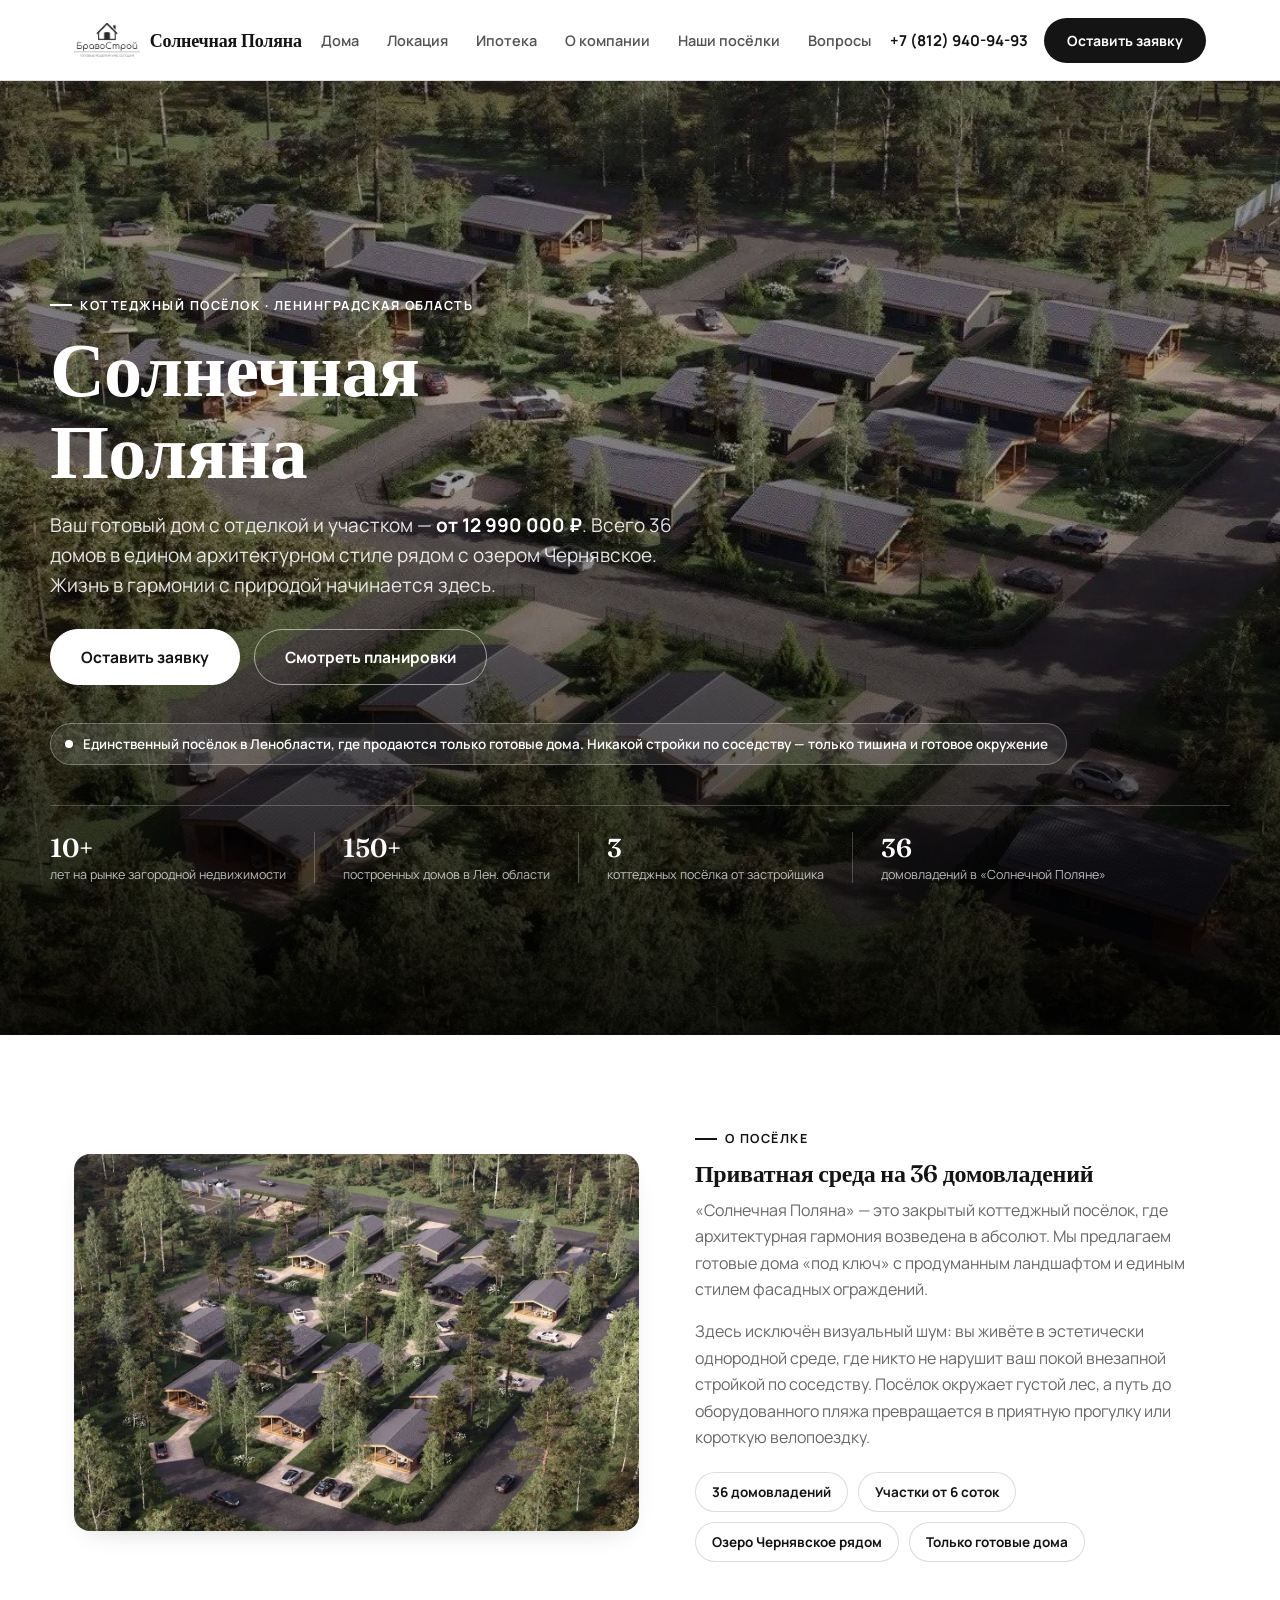
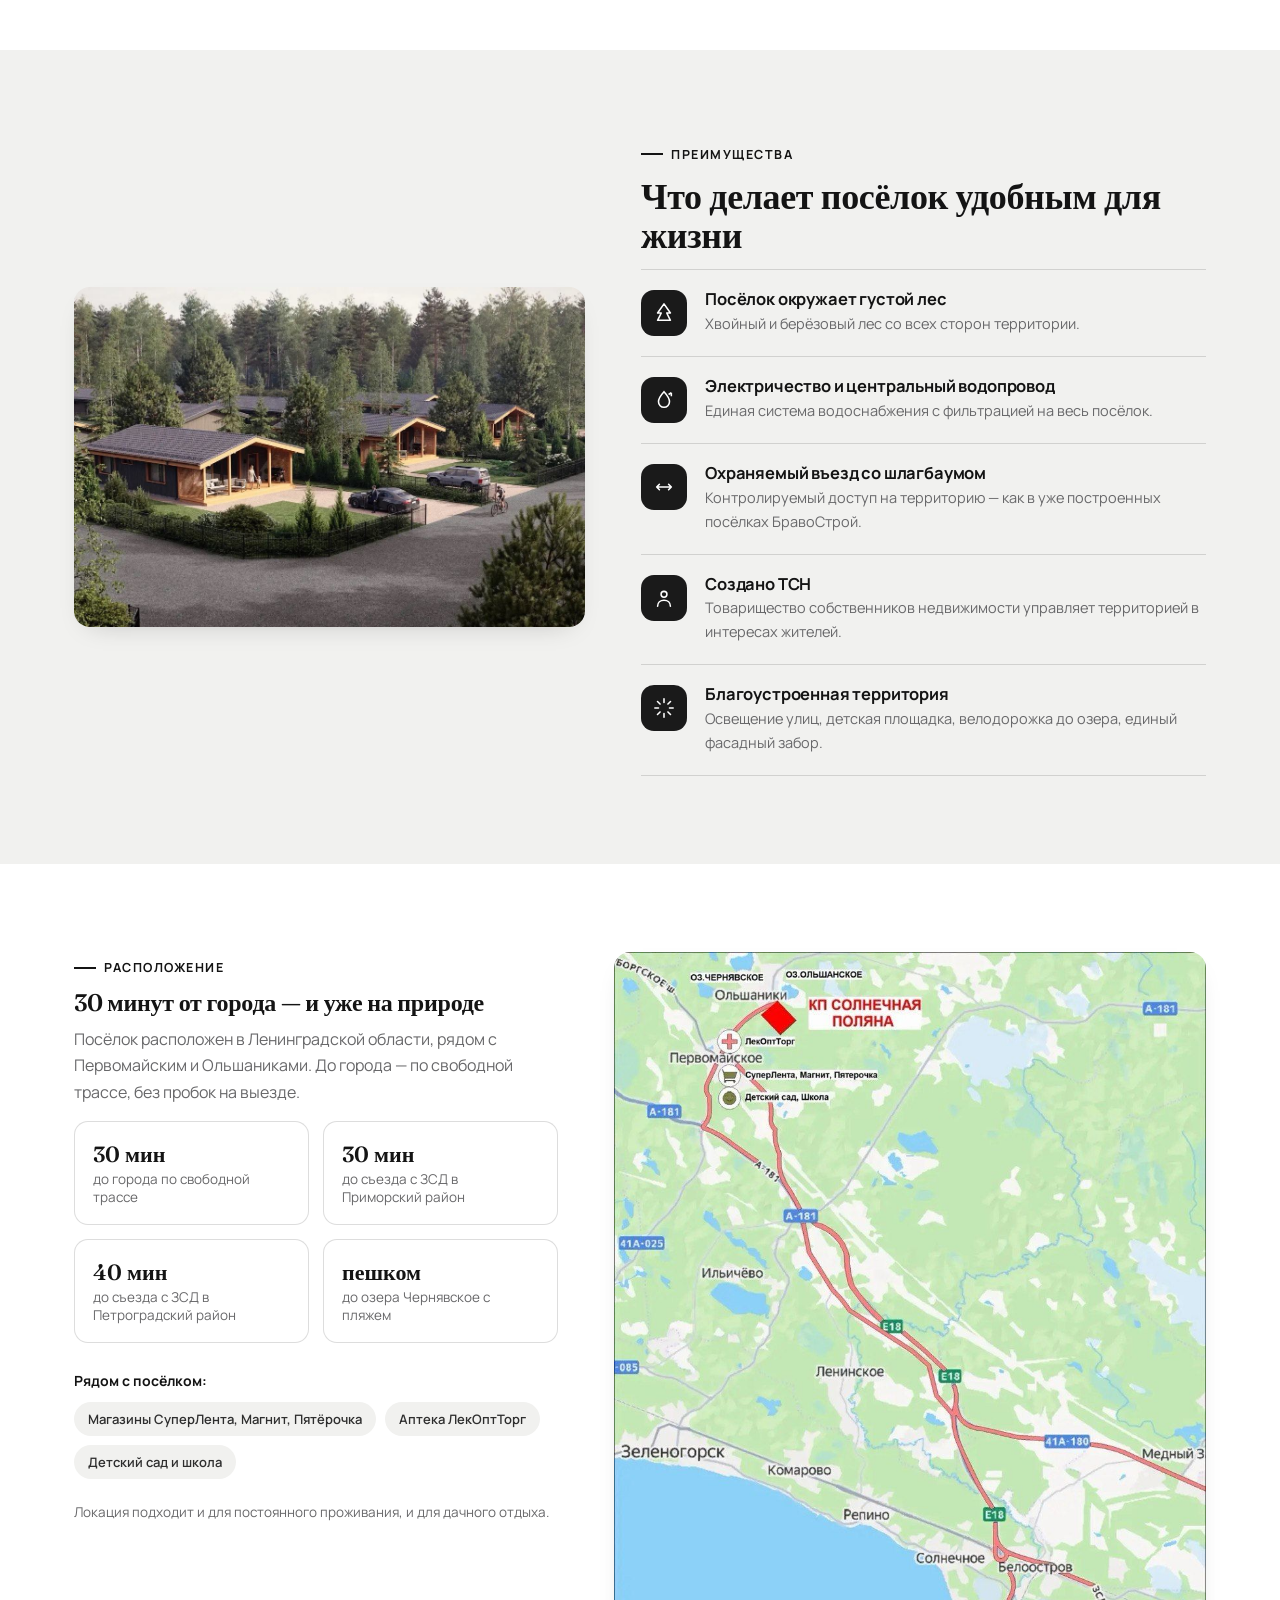
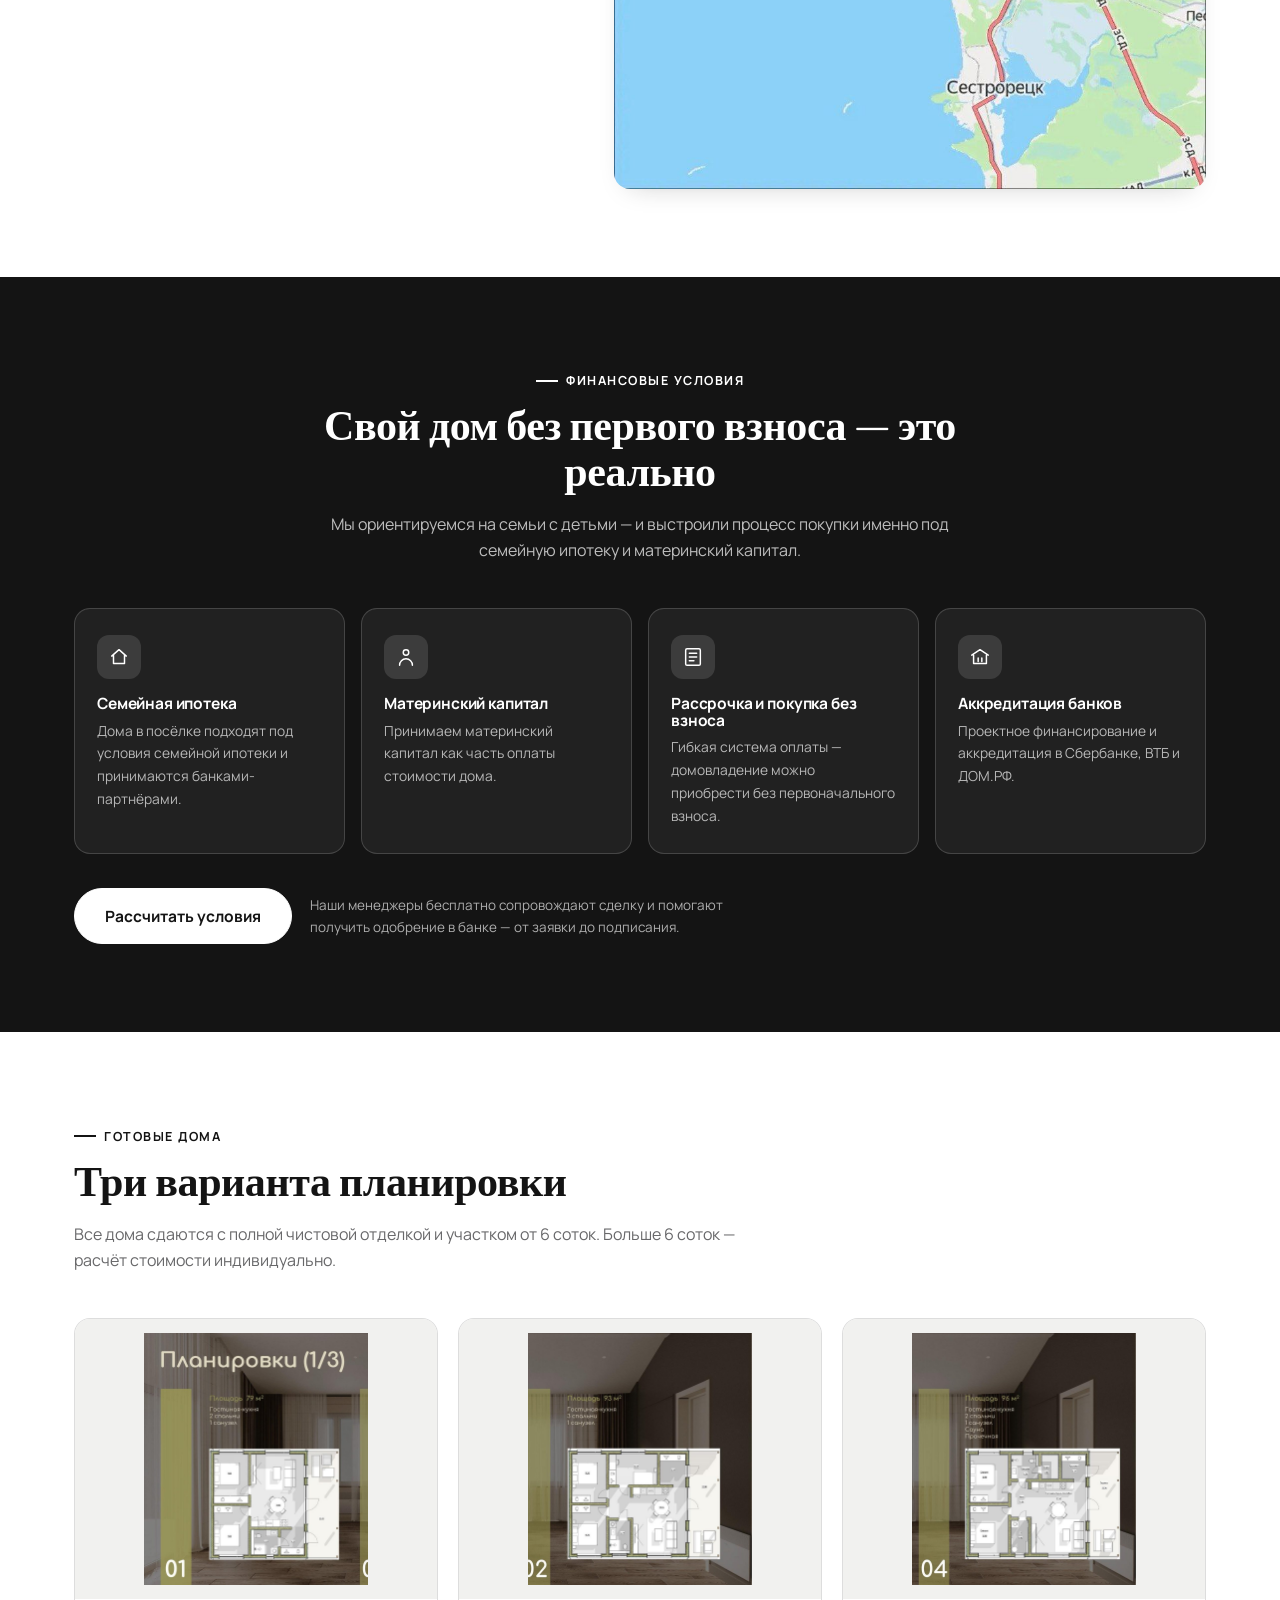
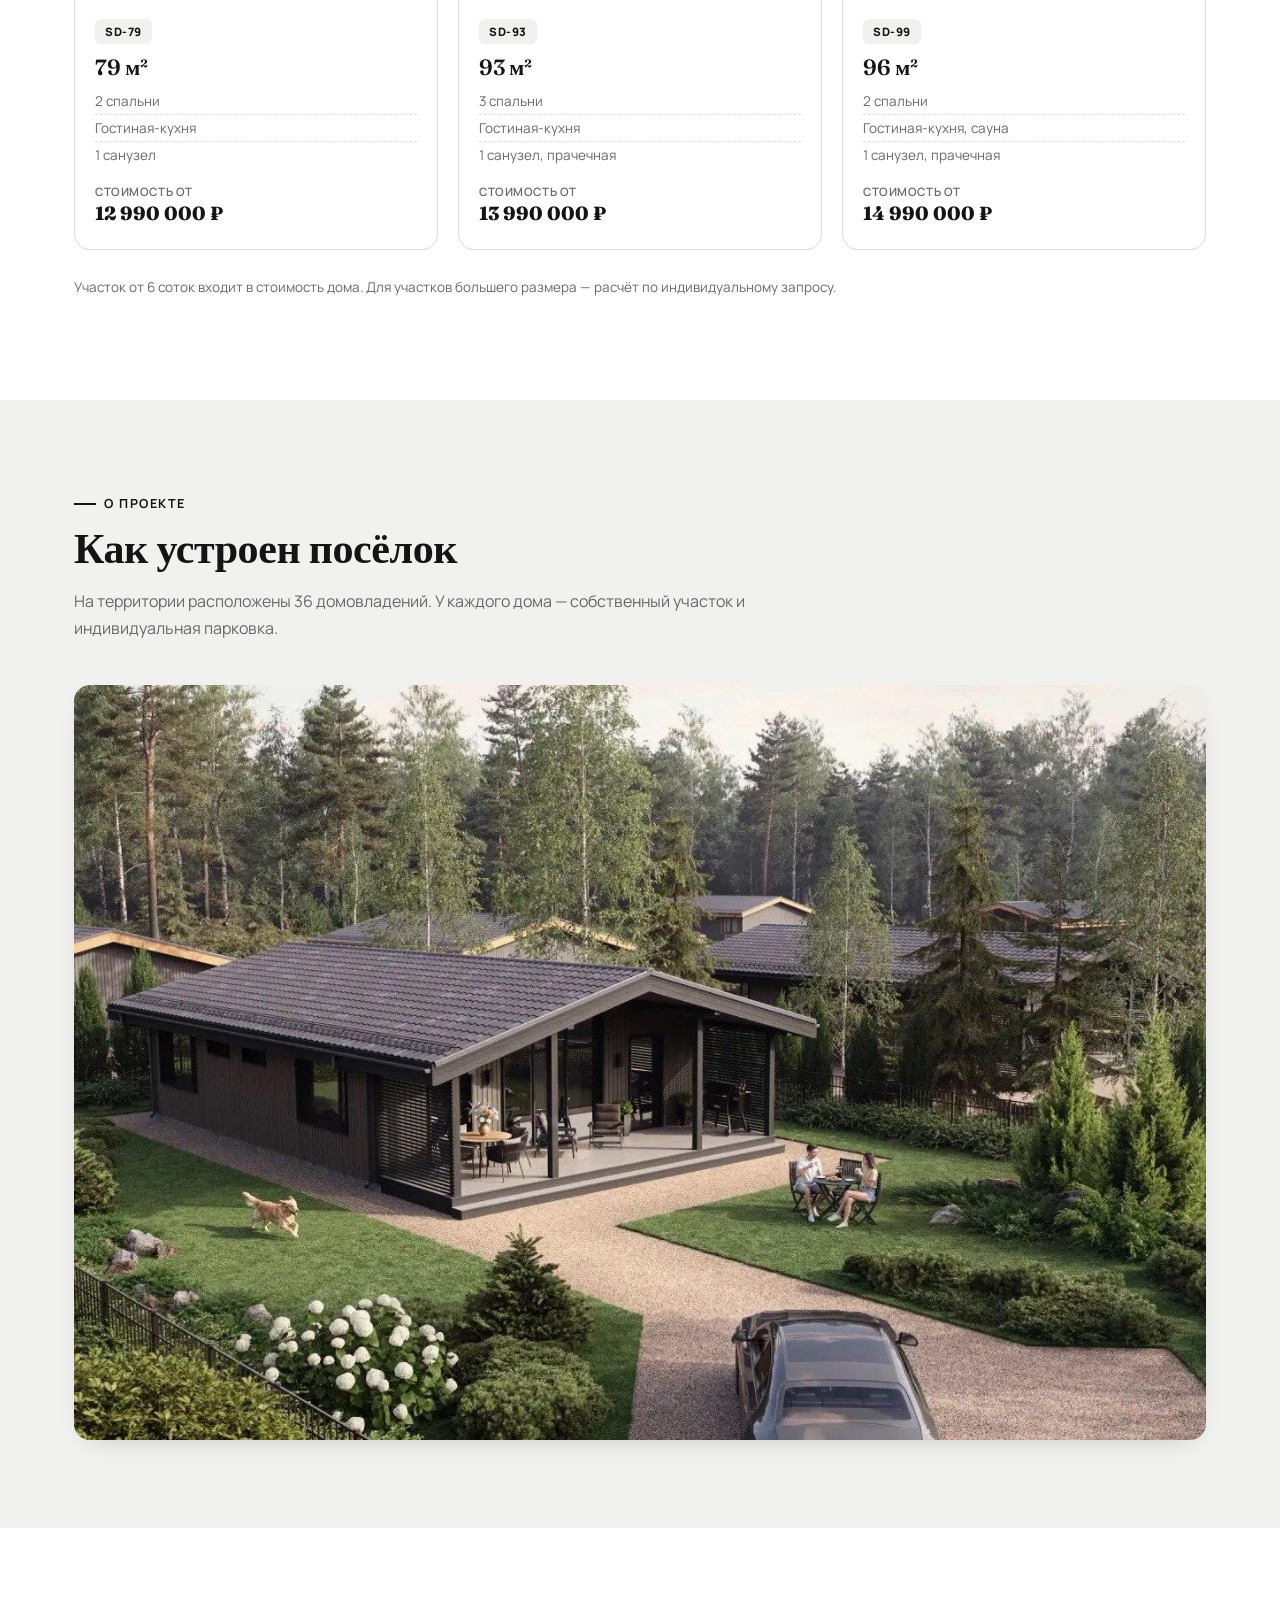
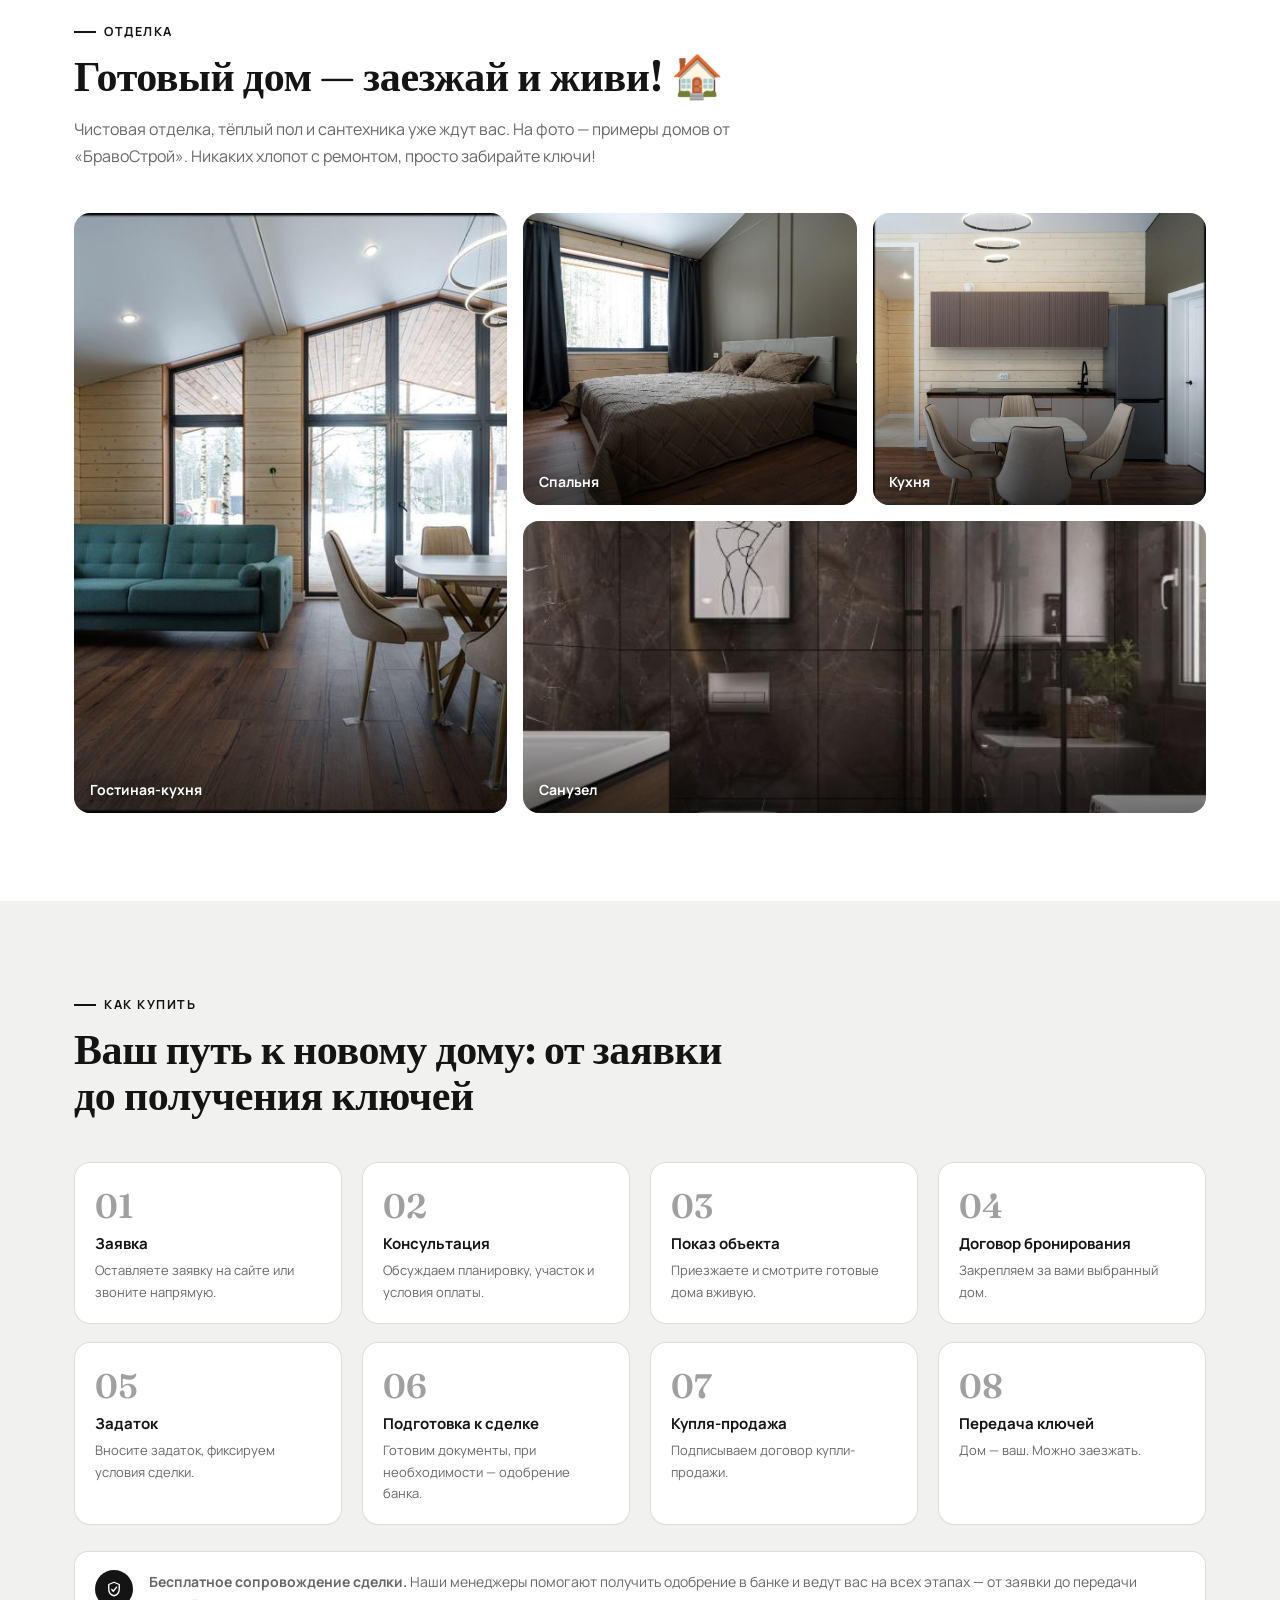
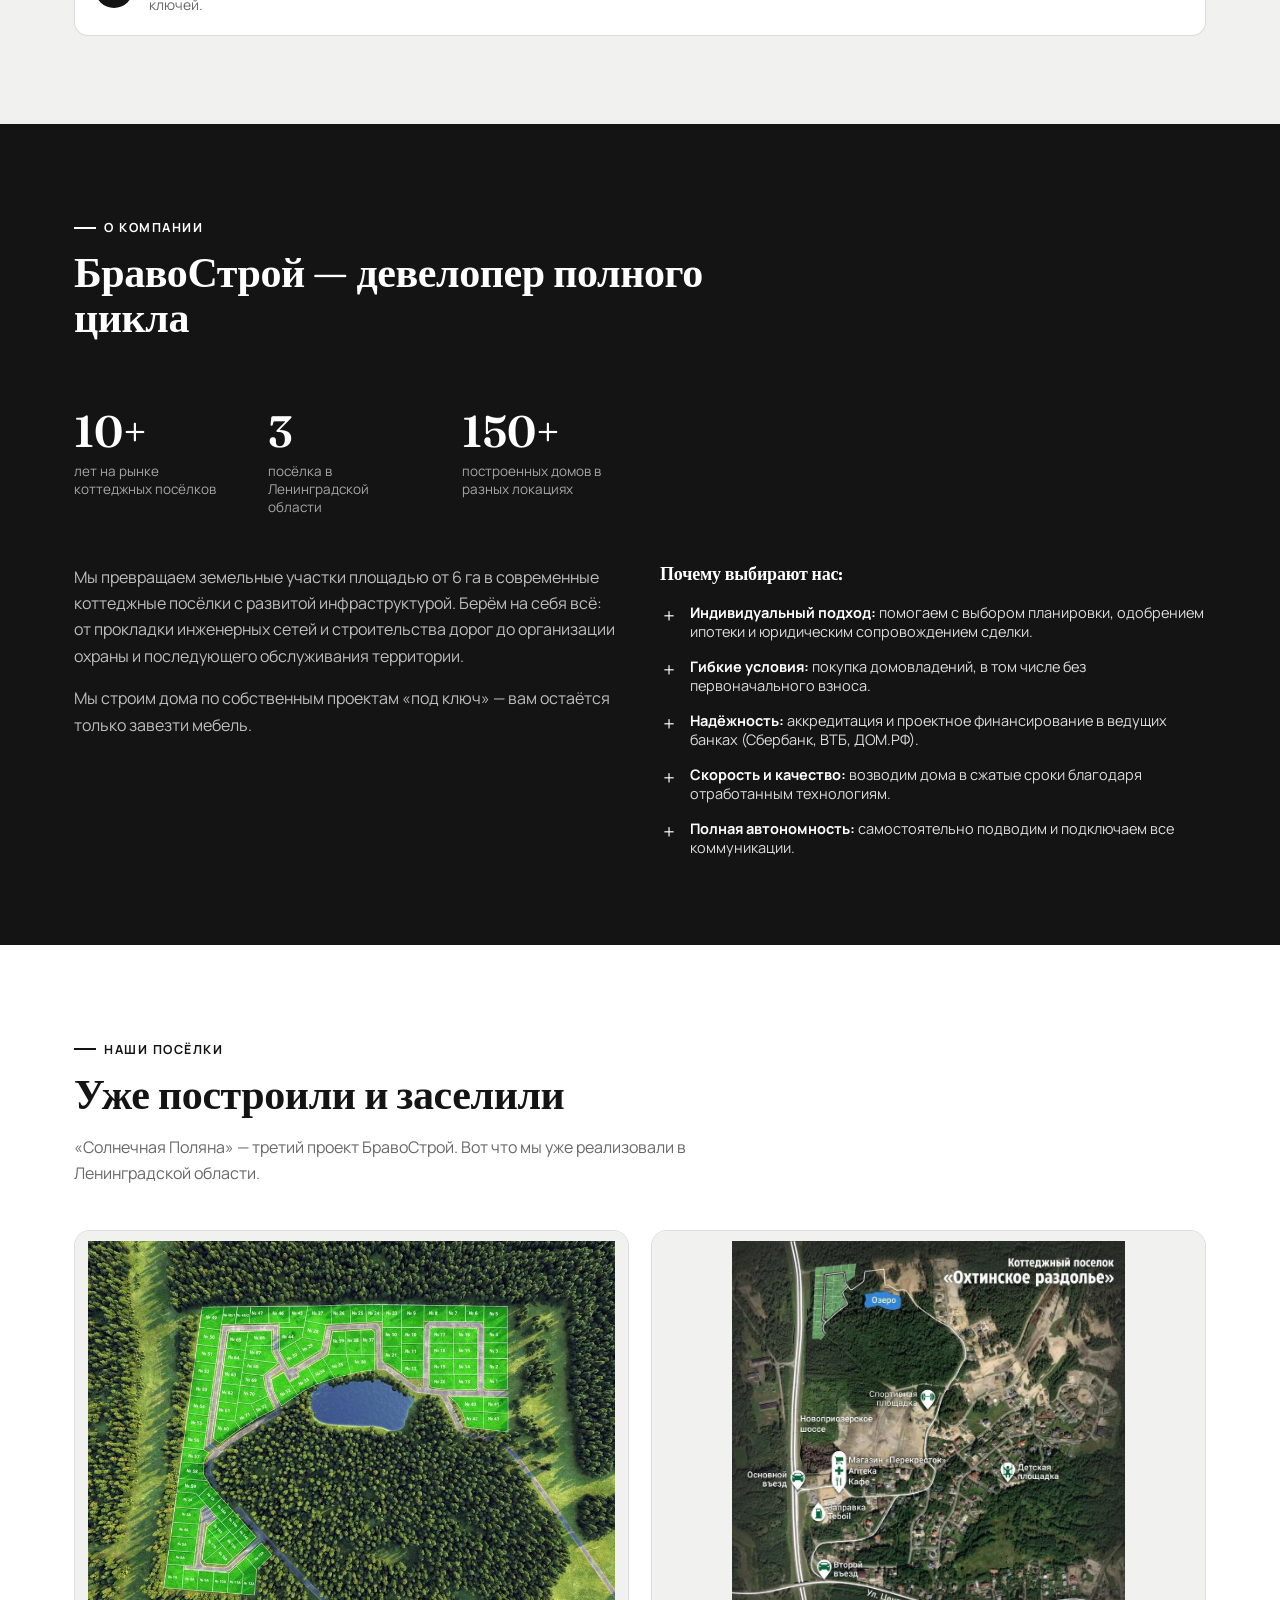
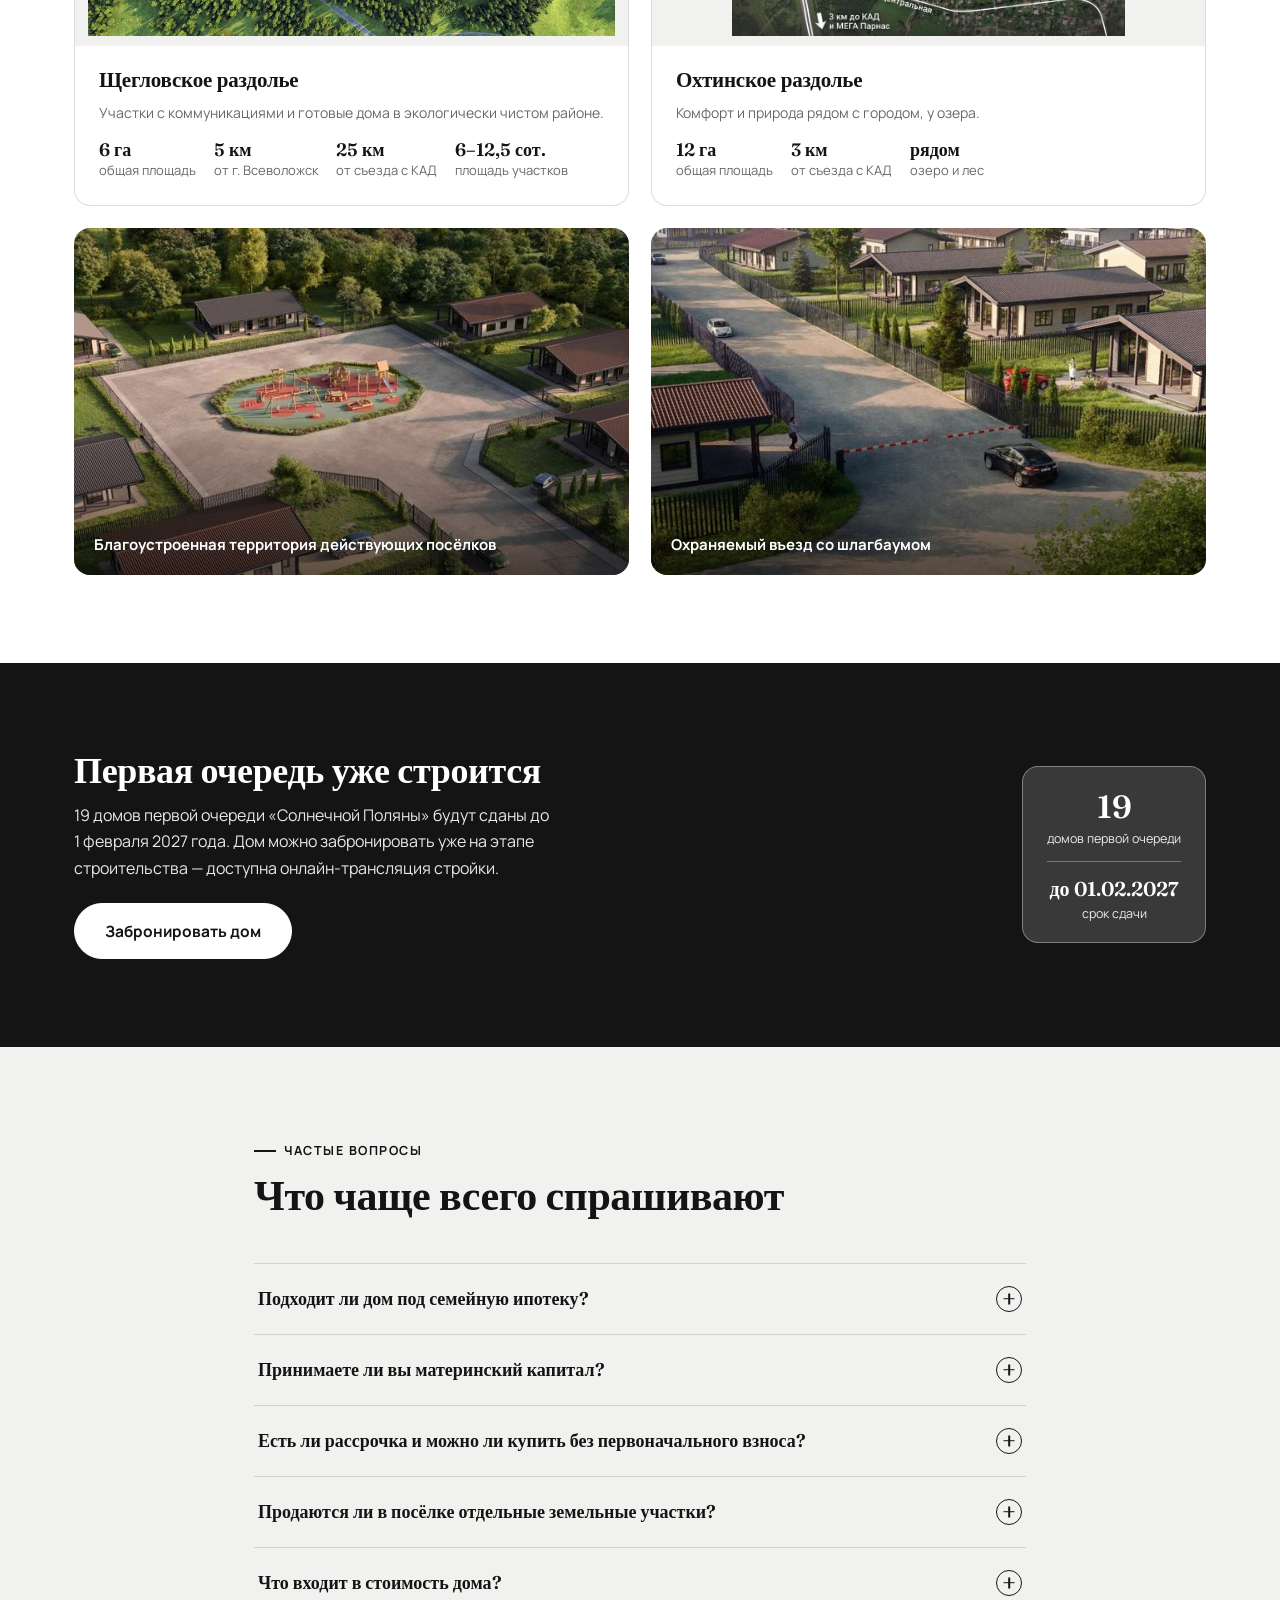
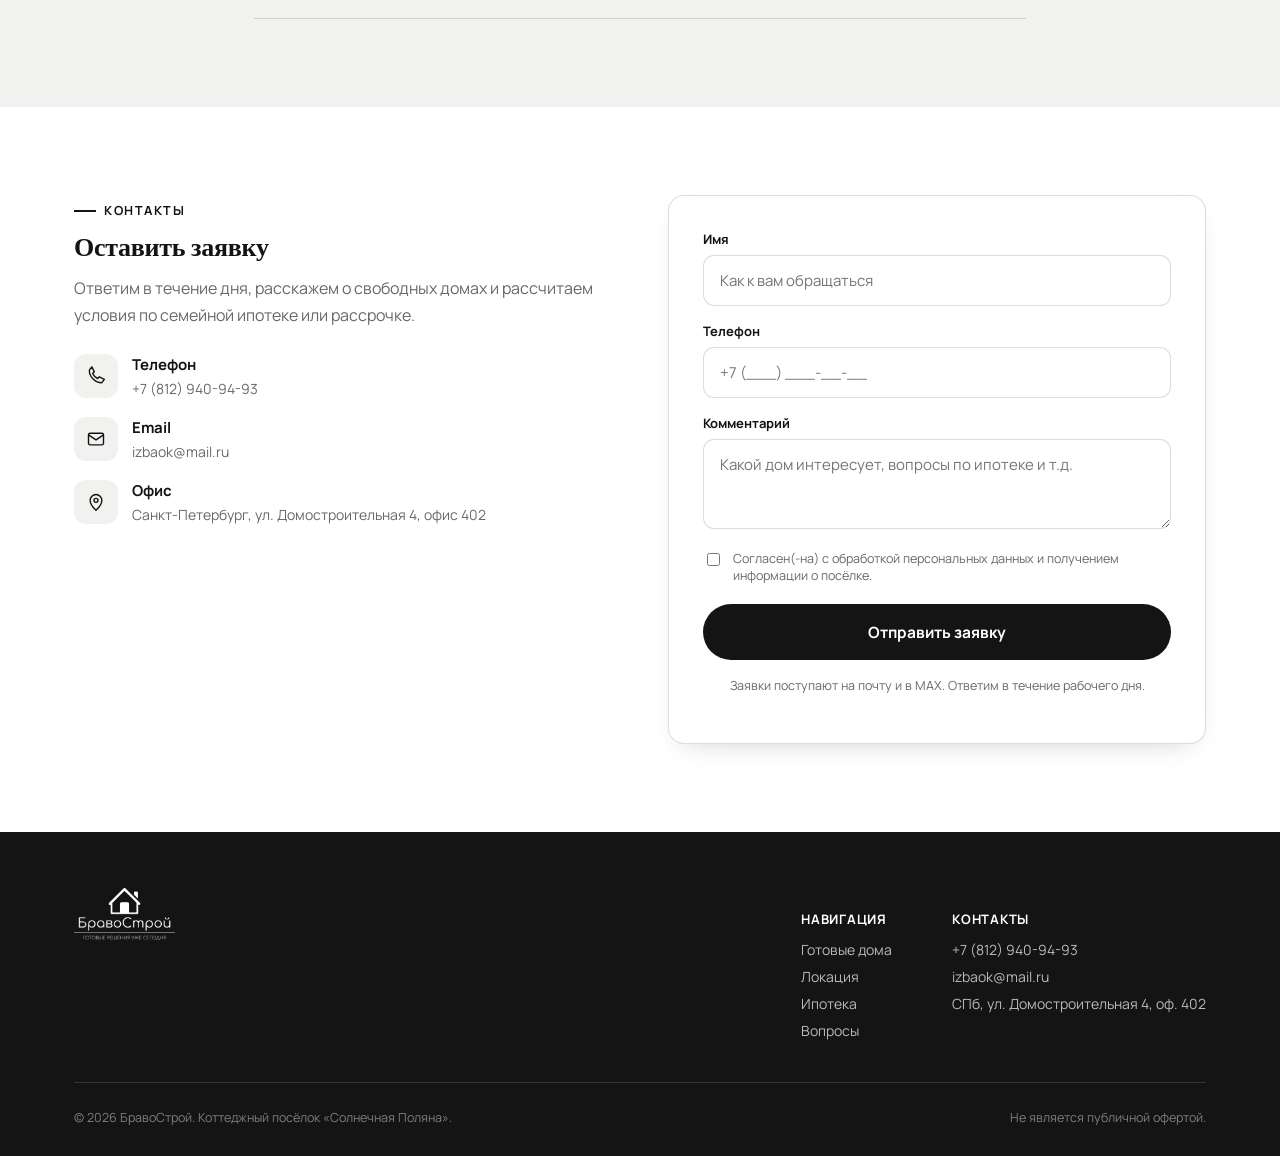
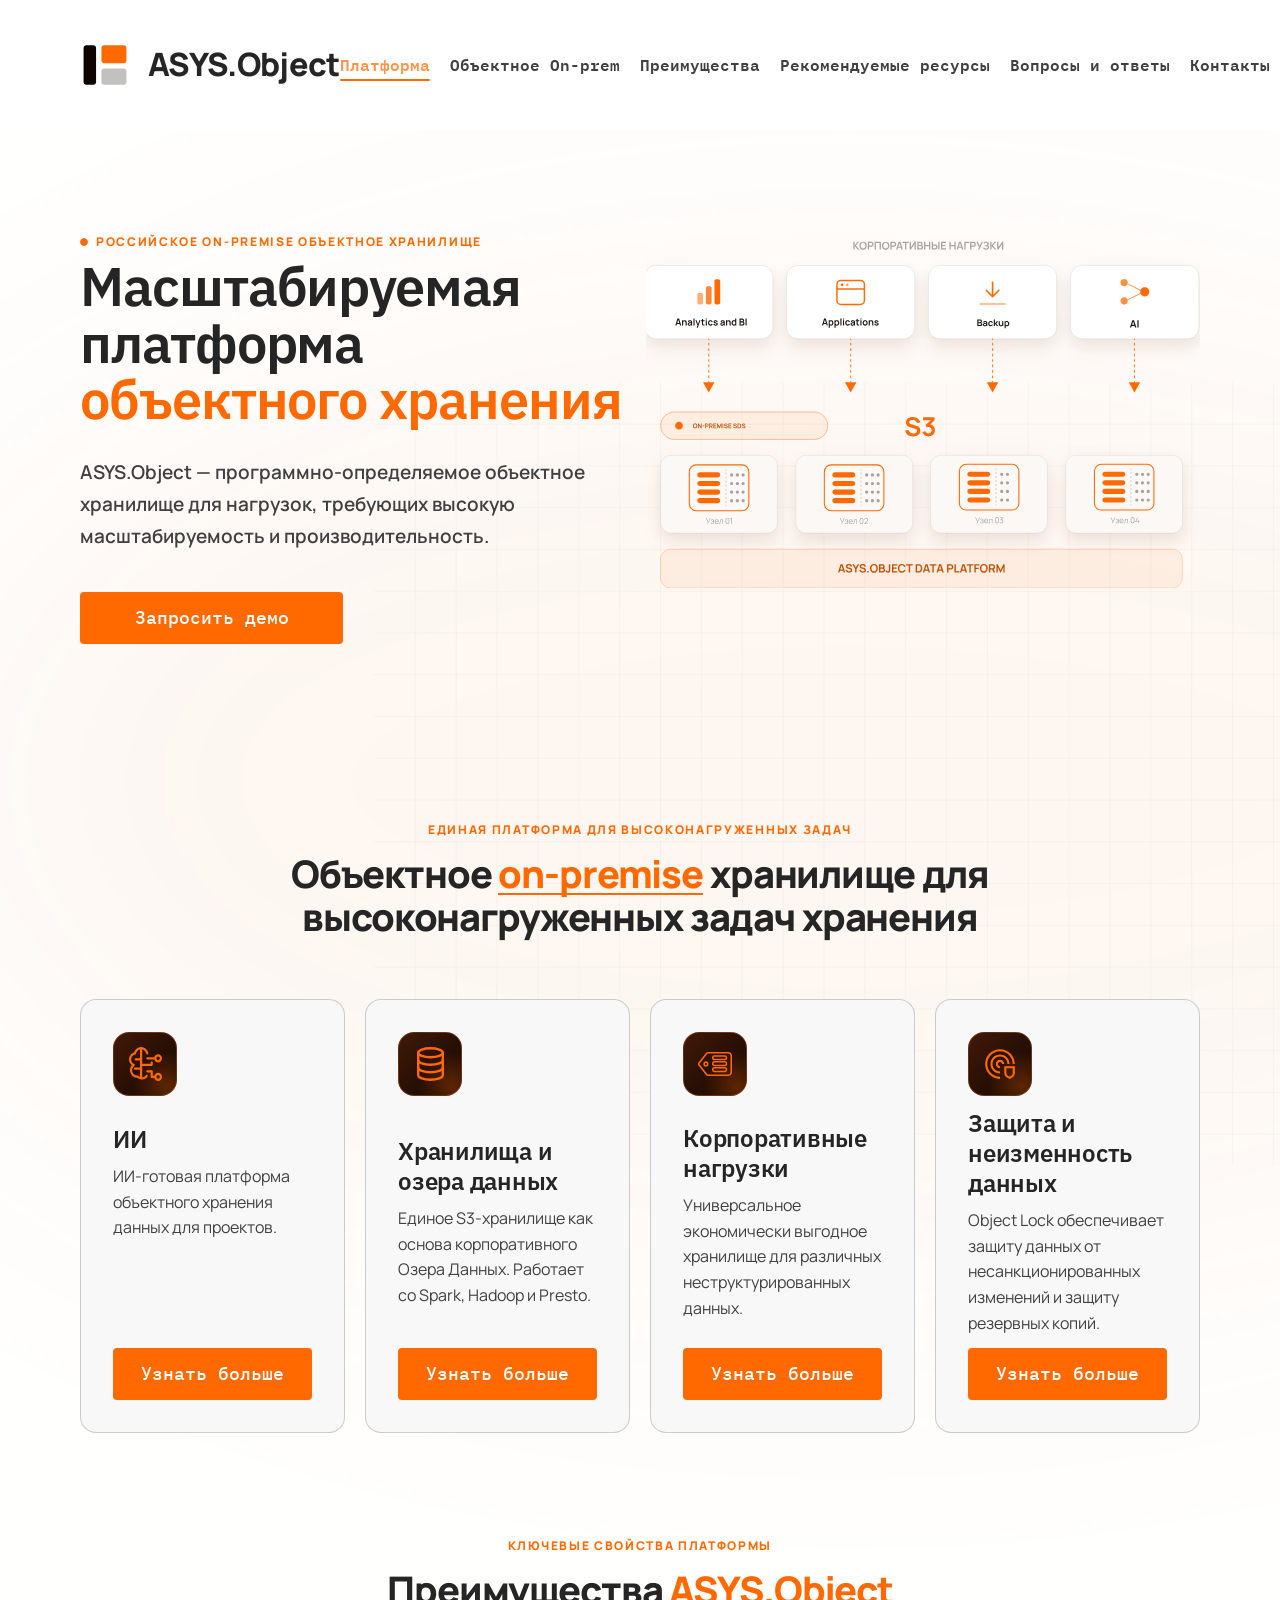
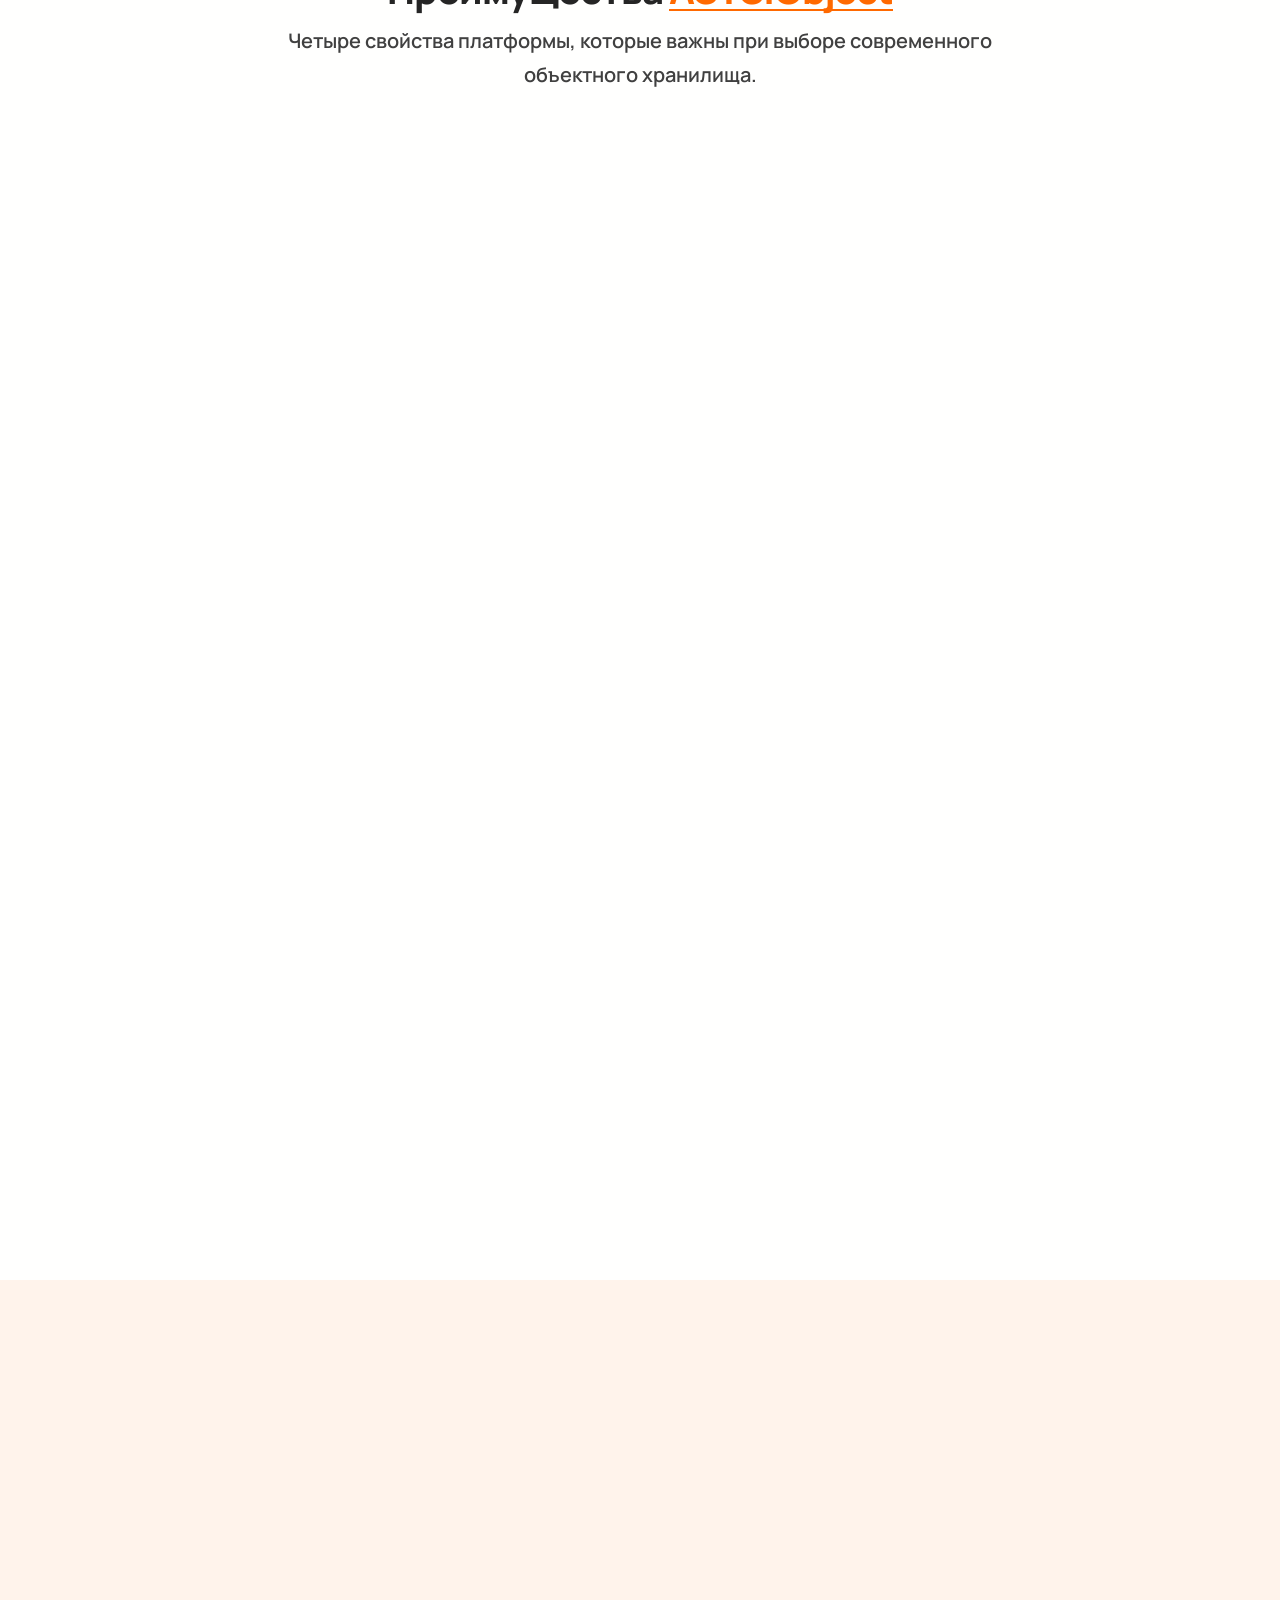
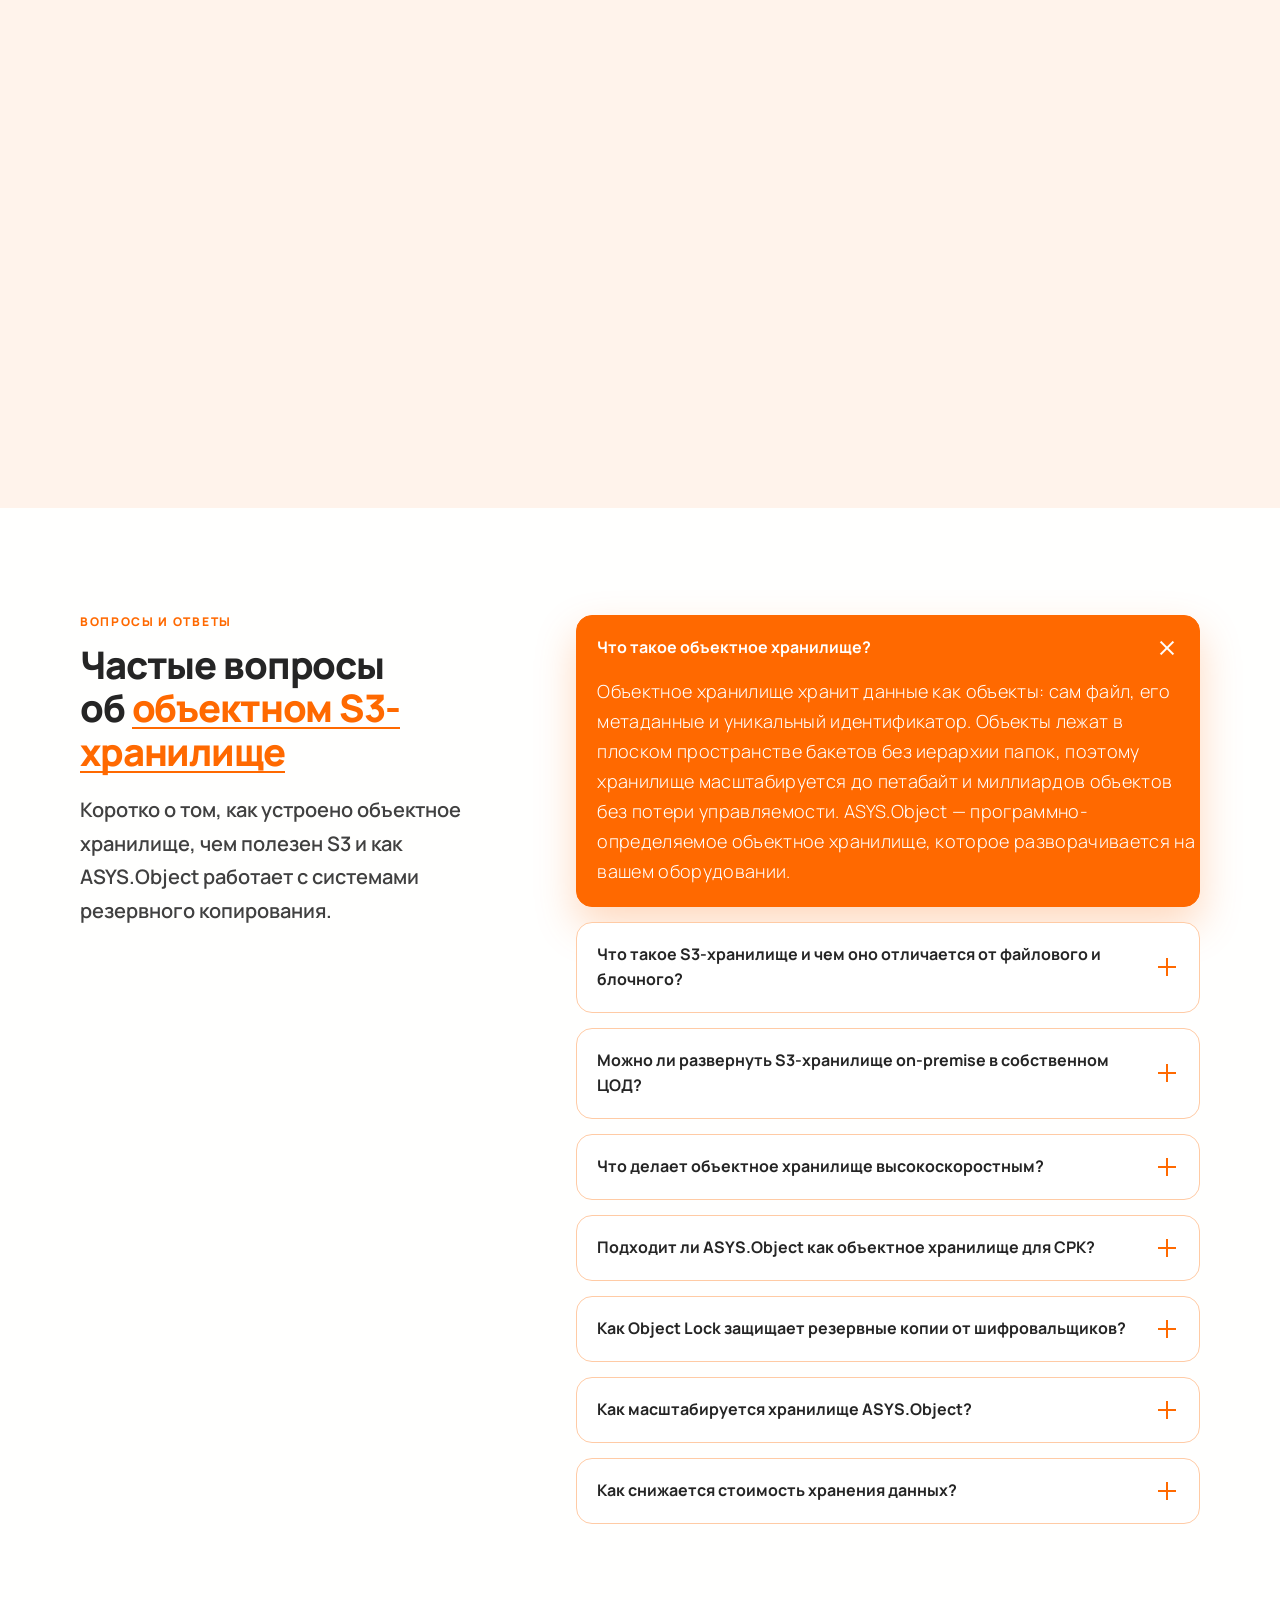
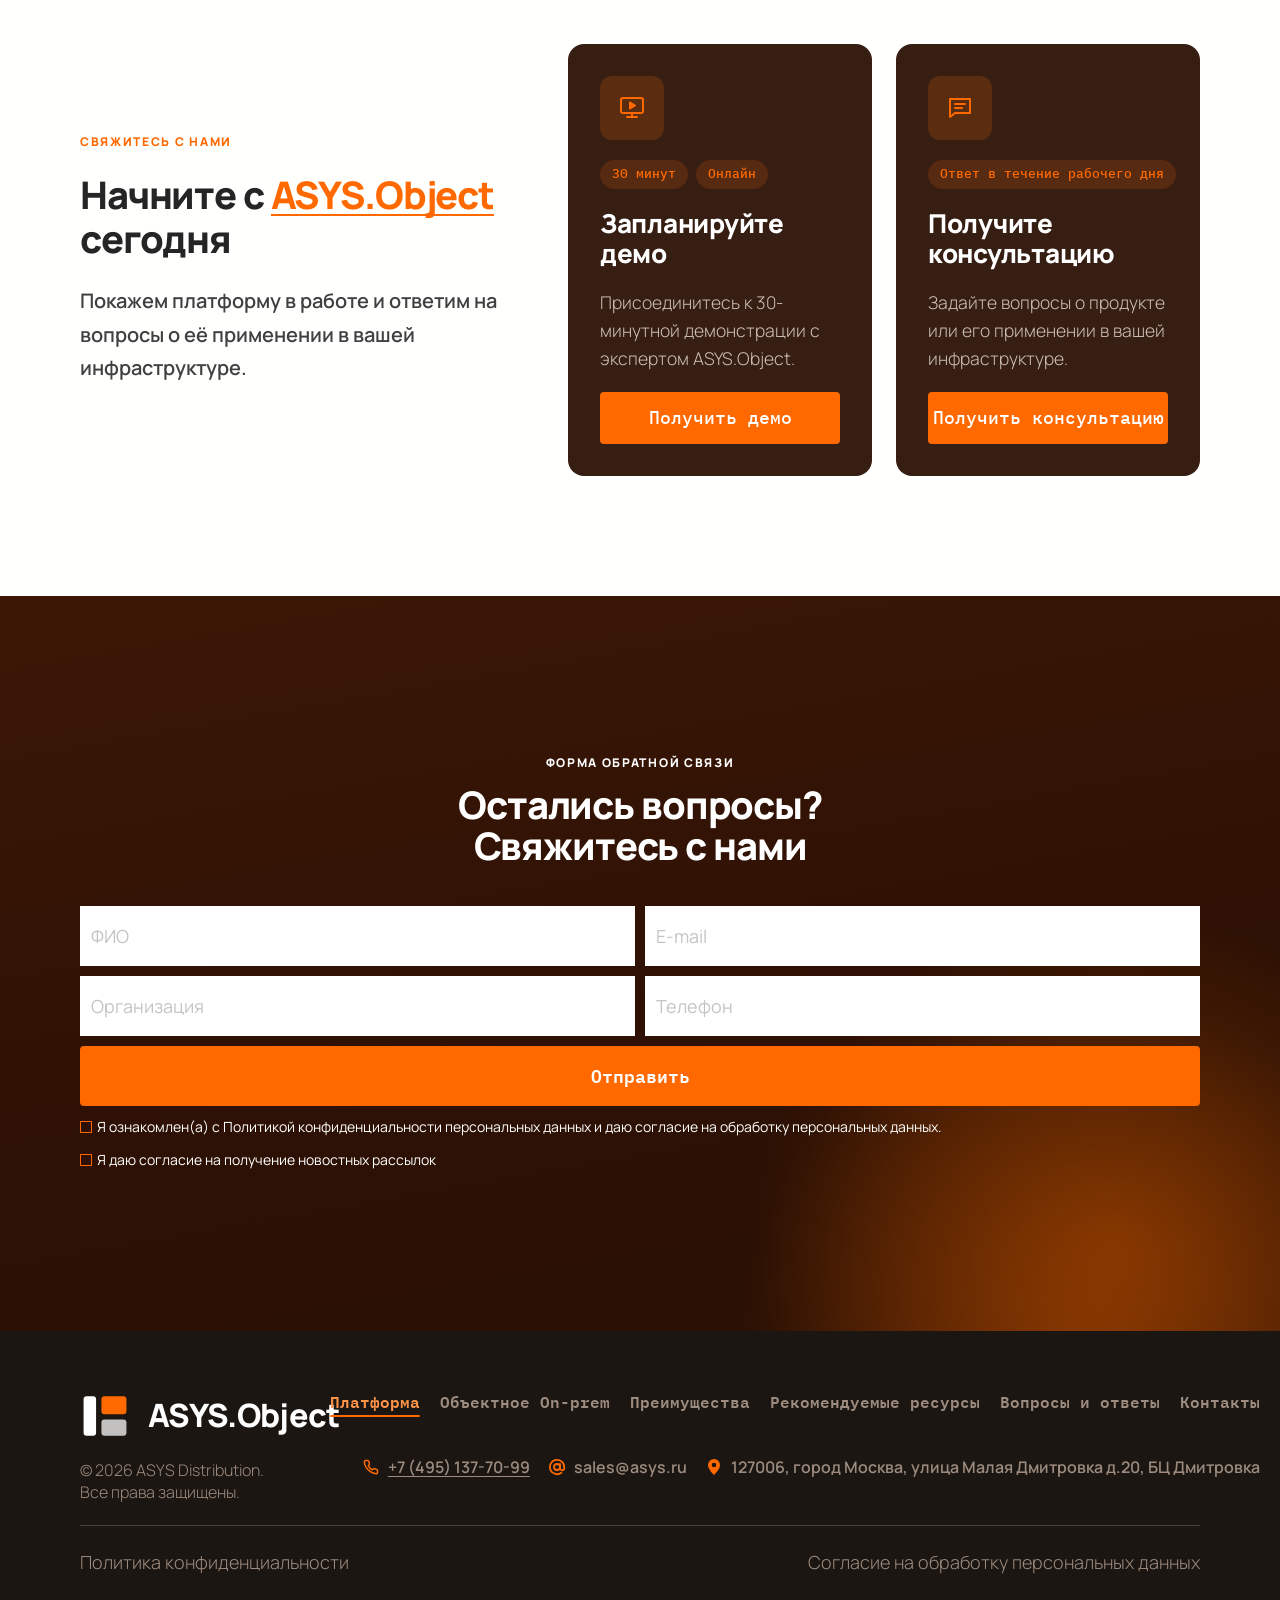
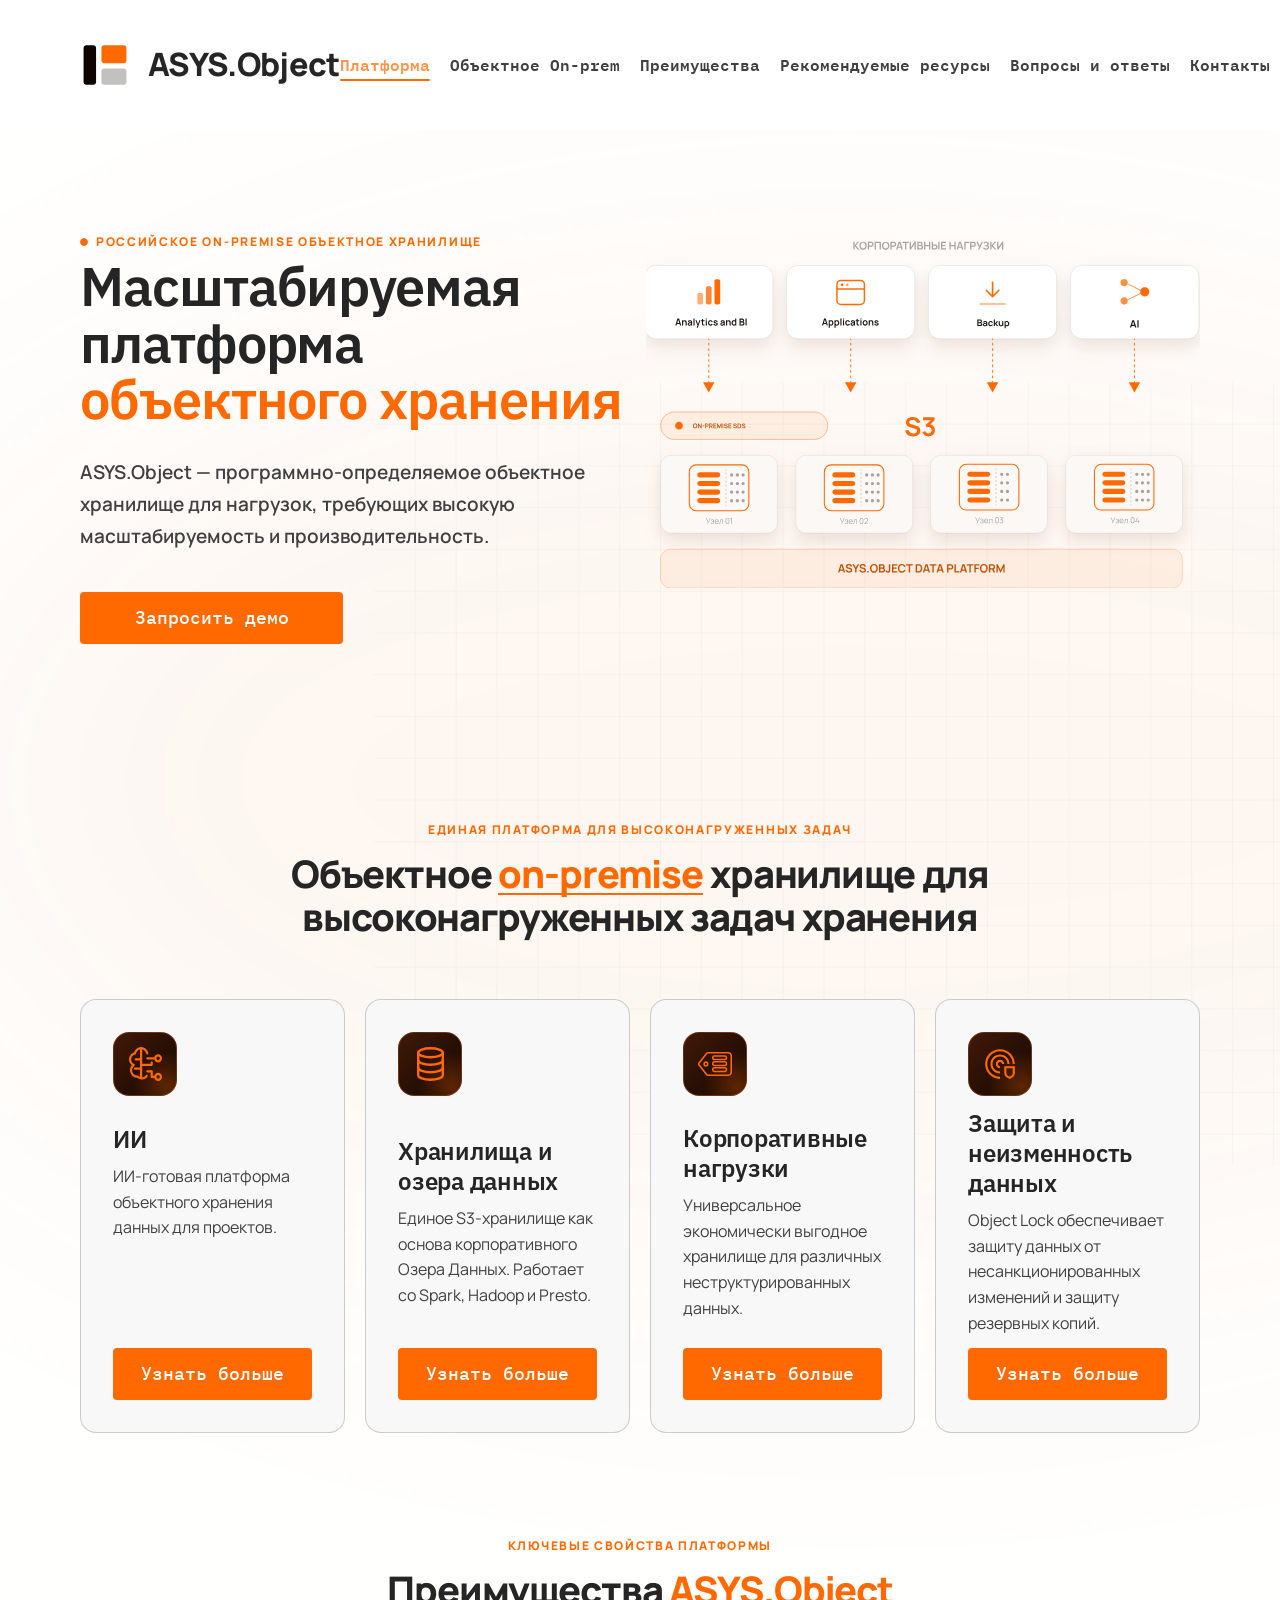
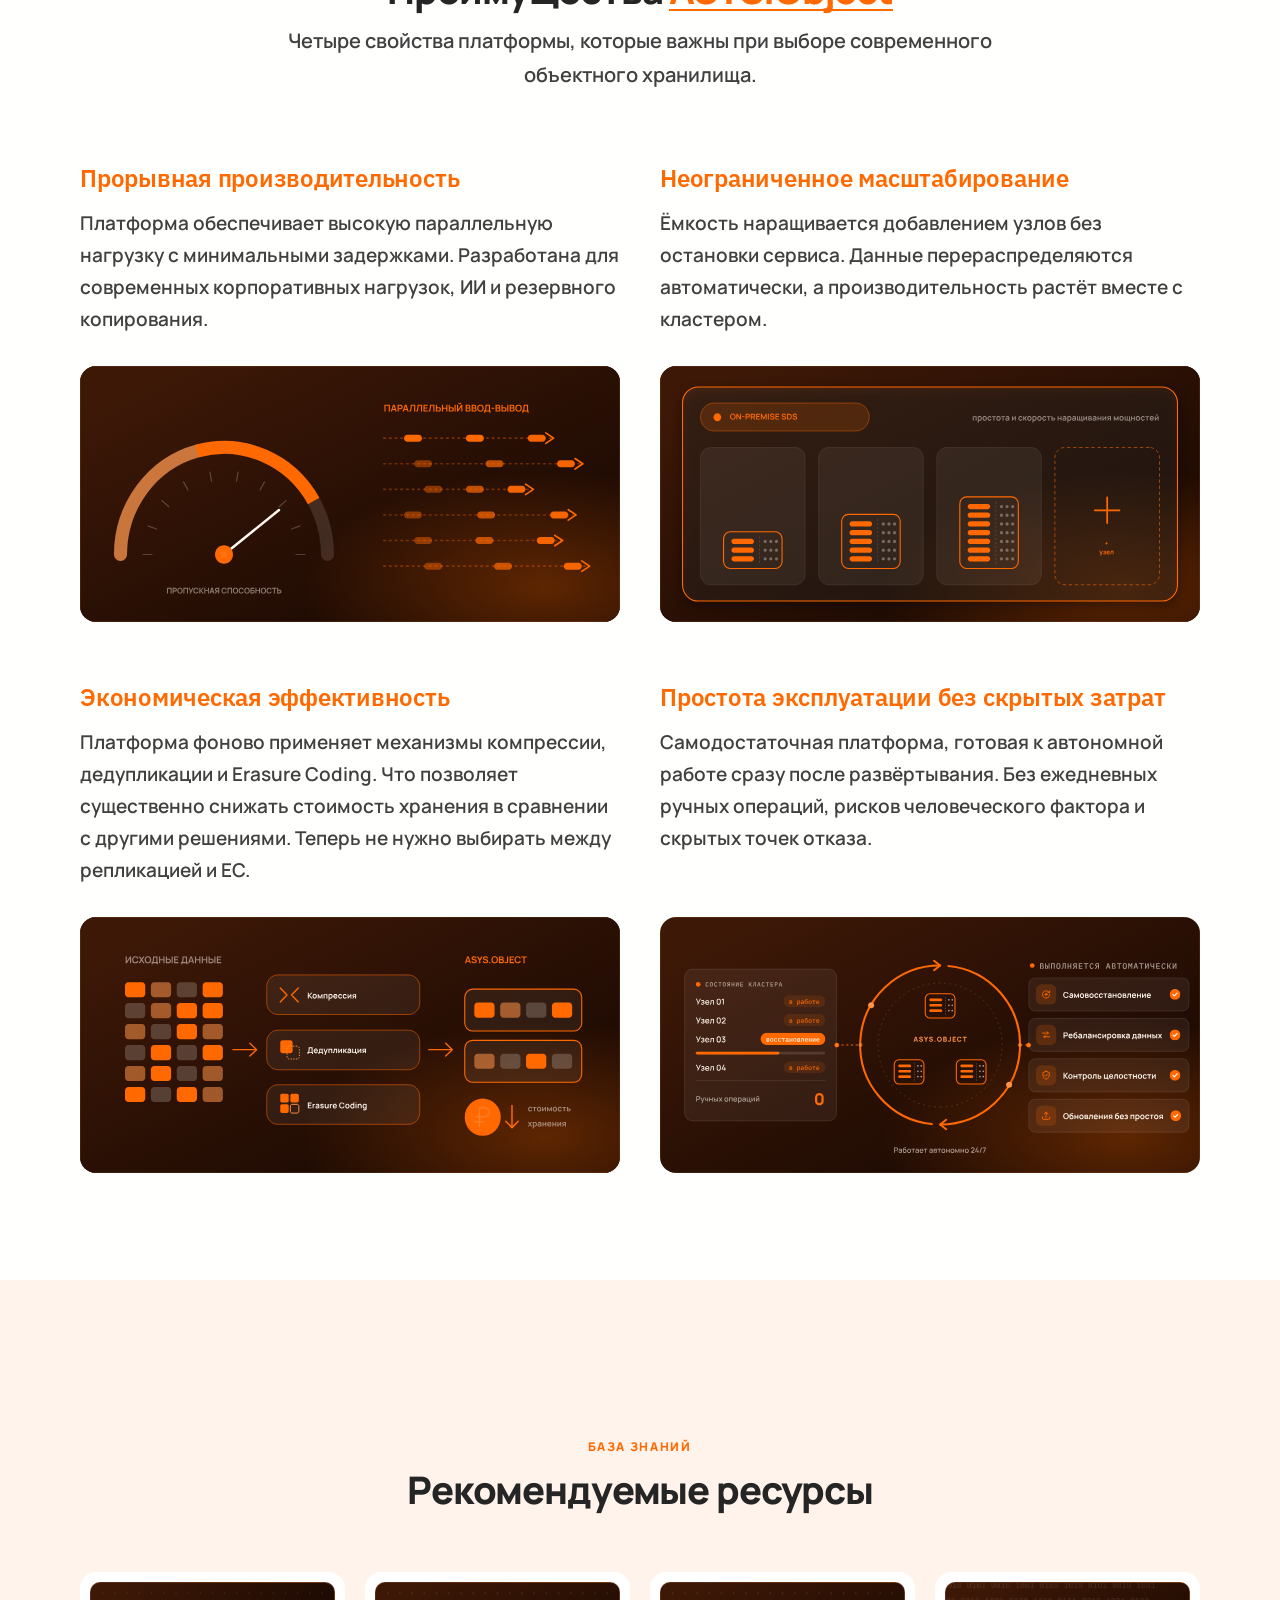
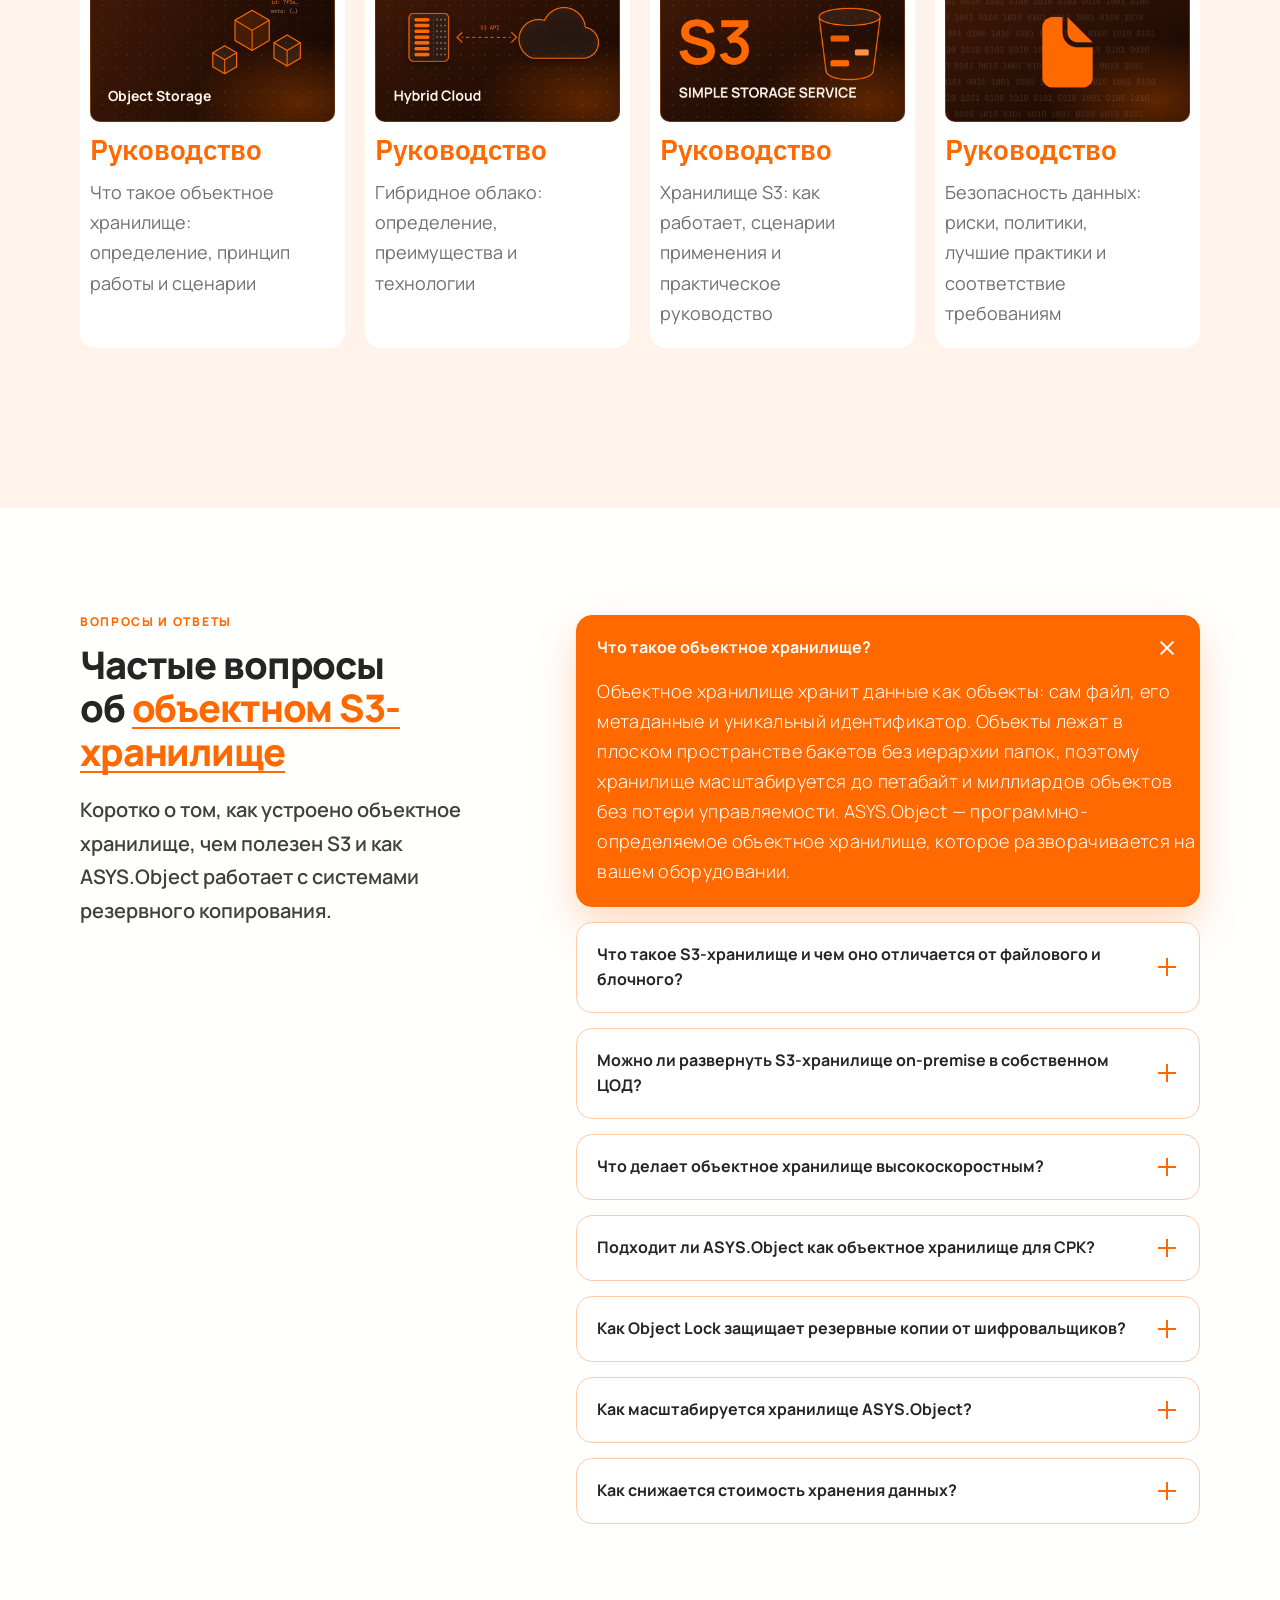
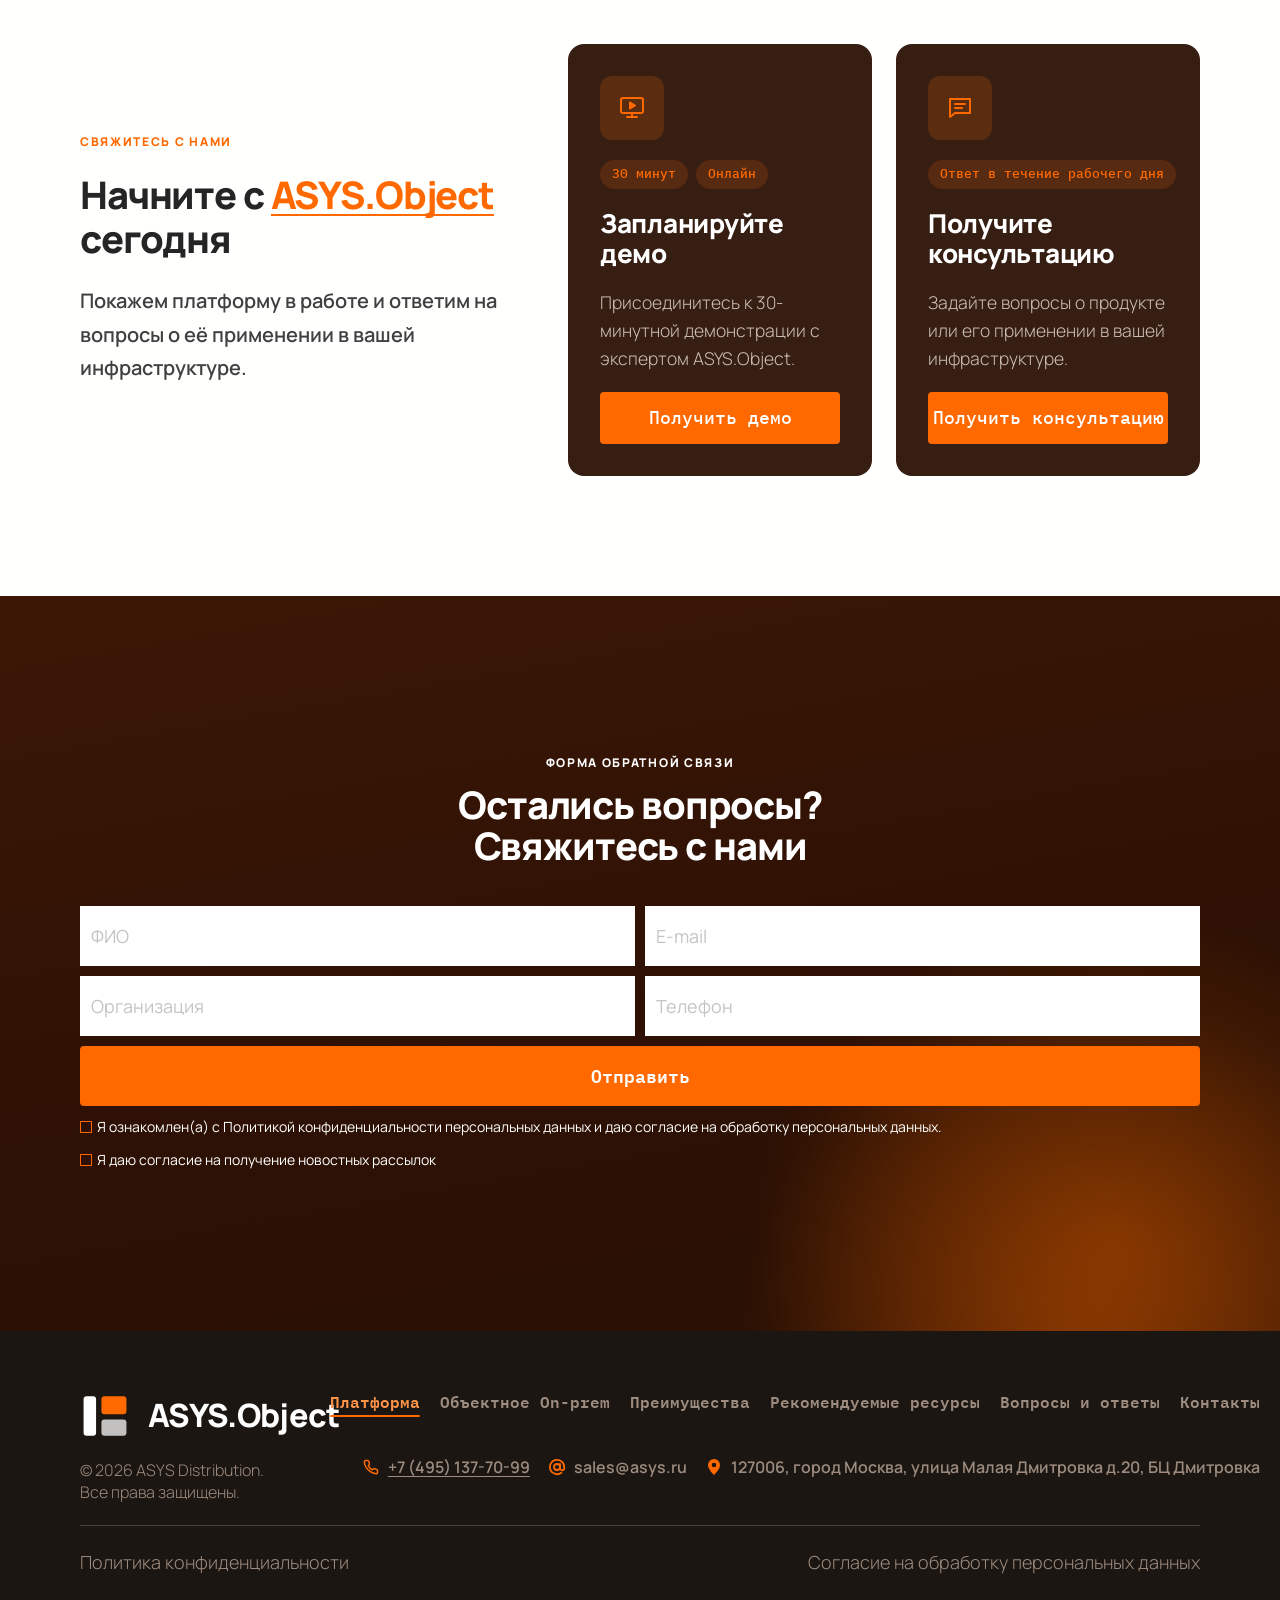
